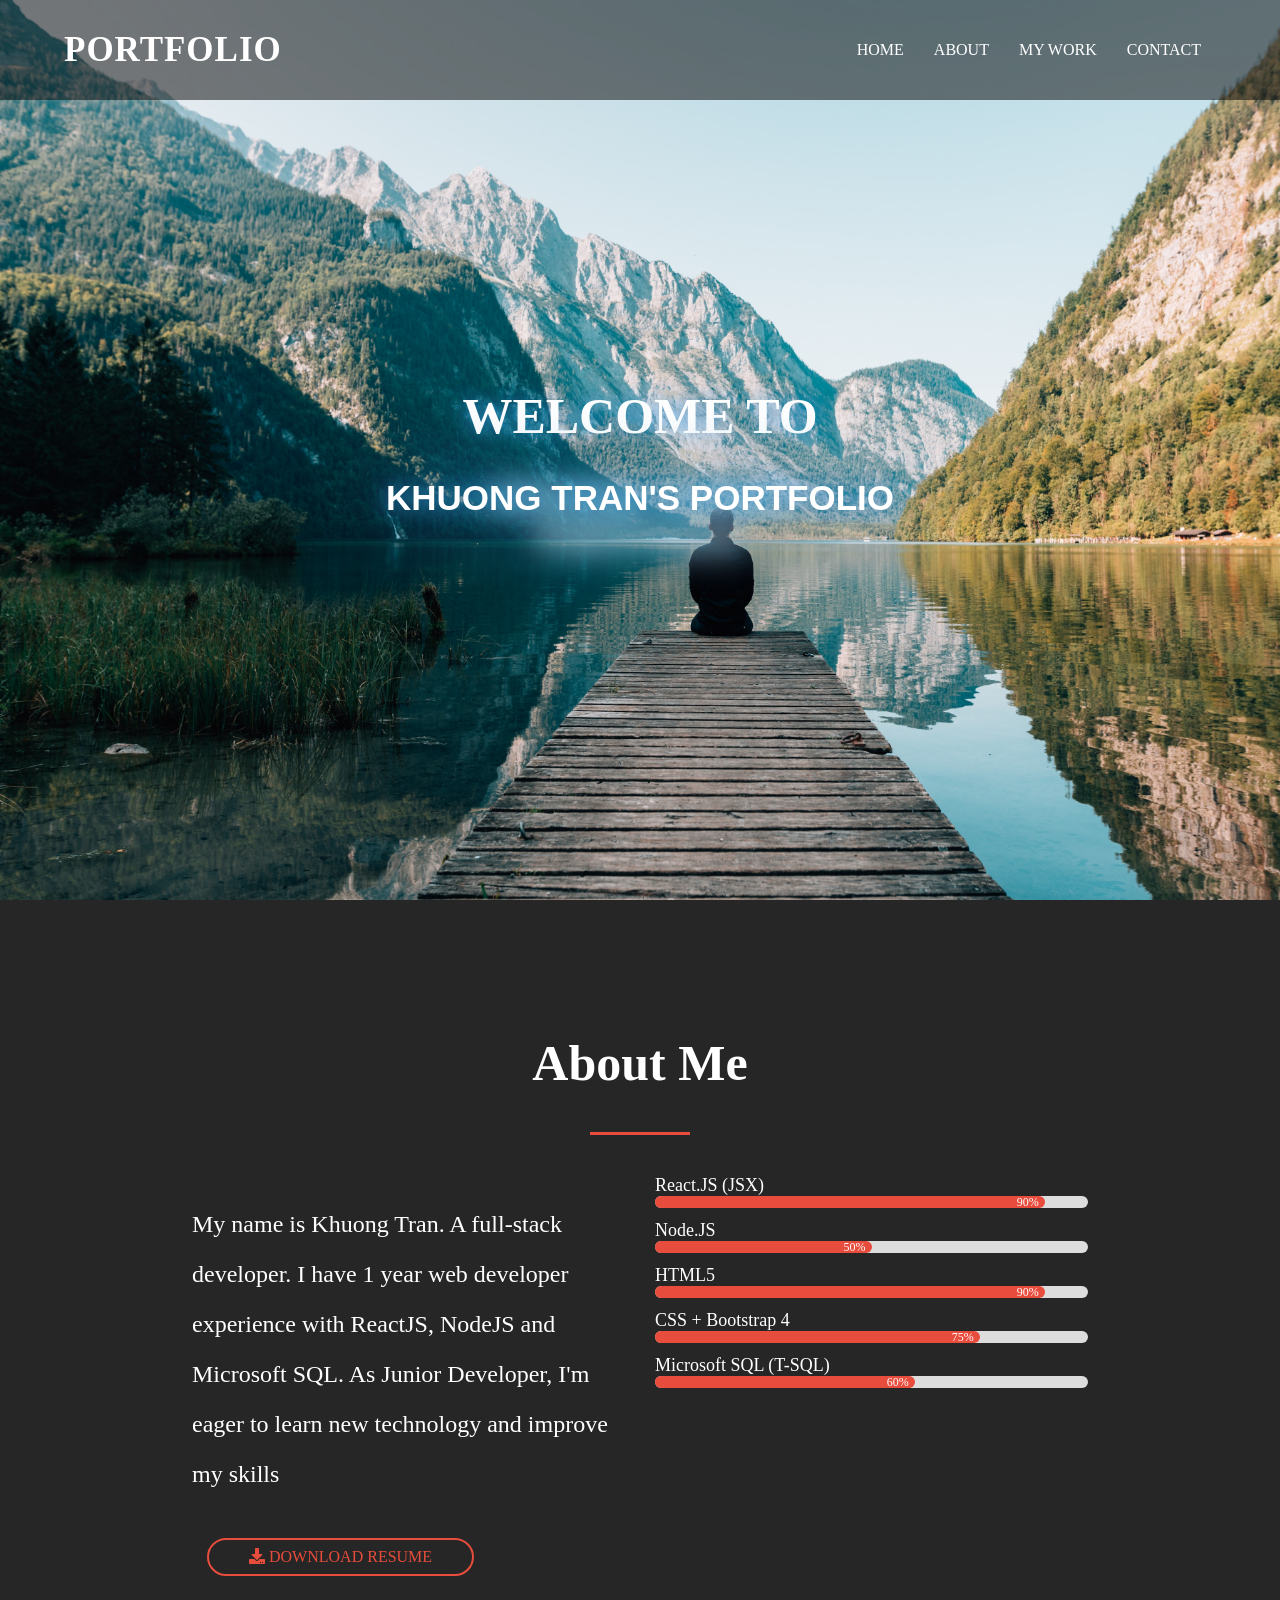
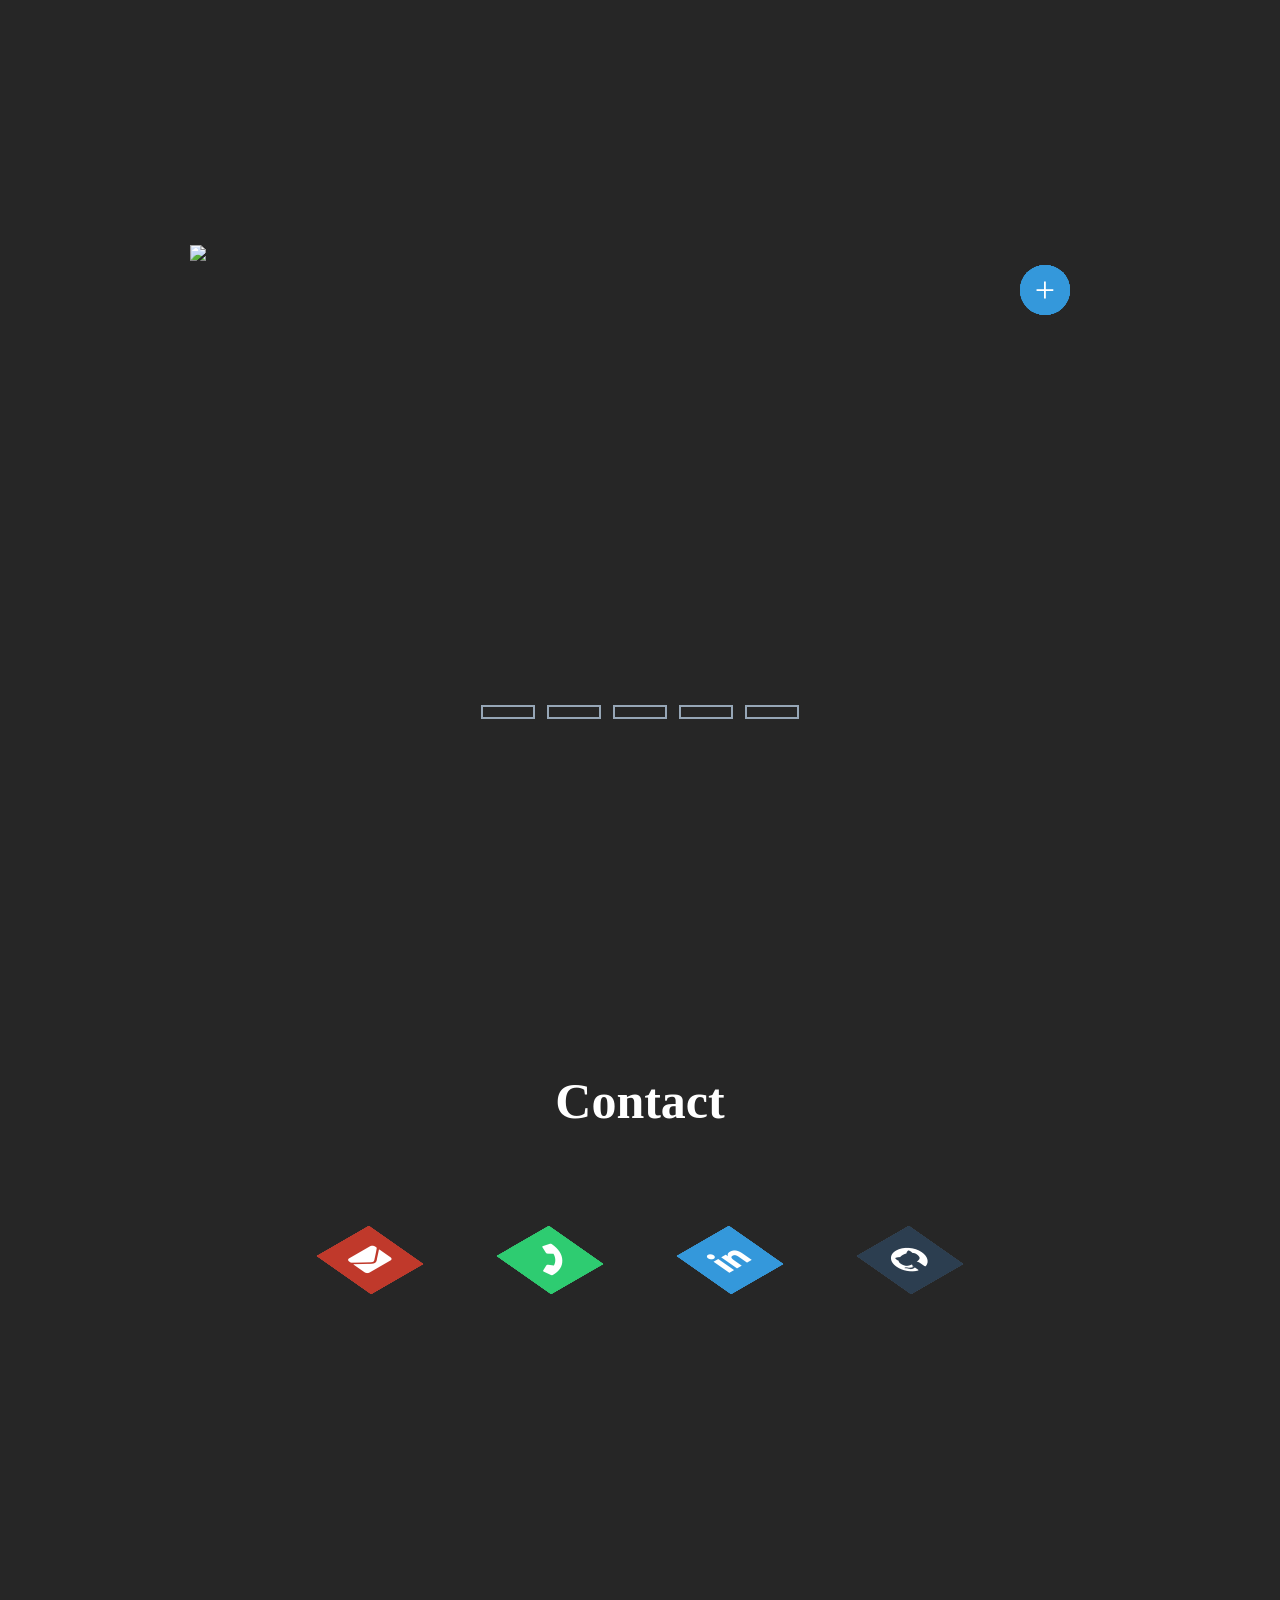
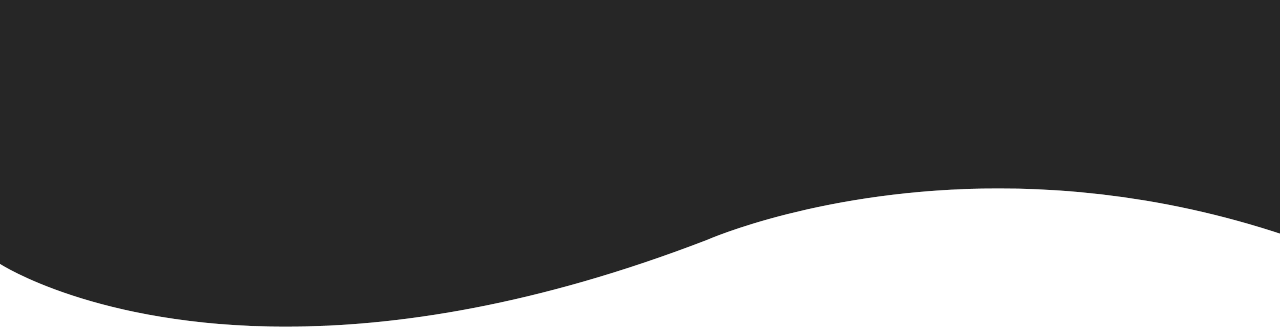
==== index.html @ 81754ae7 "update responsive" ====
<!DOCTYPE html>
<html lang="en">
  <head>
    <meta charset="UTF-8" />
    <meta name="viewport" content="width=device-width, initial-scale=1.0" />
    <meta http-equiv="X-UA-Compatible" content="ie=edge" />
    <link rel="stylesheet" href="style.css" />
    <link rel="stylesheet" href="navbar.css" />
    <link rel="stylesheet" href="home.css" />
    <link rel="stylesheet" href="about.css" />
    <link rel="stylesheet" href="my-work.css" />
    <link rel="stylesheet" href="contact.css" />
    <link
      rel="stylesheet"
      href="https://use.fontawesome.com/releases/v5.7.2/css/all.css"
    />
    <title>Khuong Portfolio</title>
  </head>

  <body>
    <div class="header">
      <h2 class="logo" id="logo">Portfolio</h2>
      <ul class="menu">
        <li>
          <a href="#home" class="nav-link">Home</a>
        </li>
        <li>
          <a href="#about" class="nav-link">About</a>
        </li>
        <li>
          <a href="#my-work" class="nav-link">My Work</a>
        </li>
        <li>
          <a href="#contact" class="nav-link">Contact</a>
        </li>
      </ul>
    </div>
    <div class="home-area" id="home">
      <div class="middle">
        <h1>Welcome to</h1>
        <h2 data-text="Khuong Tran's Portfolio">Khuong Tran's Portfolio</h2>
      </div>
    </div>
    <div class="about-area" id="about">
      <div class="text-part">
        <h1>About Me</h1>
        <div class="border"></div>
        <div class="about-info">
          <div class="about">
            <p>
              My name is Khuong Tran. A full-stack developer. I have 1 year web
              developer experience with ReactJS, NodeJS and Microsoft SQL. As
              Junior Developer, I'm eager to learn new technology and improve my
              skills
            </p>
            <a href="Resume Khuong Tran.docx" download>
              <i class="fa fa-download"></i> Download Resume</a
            >
          </div>
        <div class="skills">
          <div class="skill">
            <div class="title">React.JS (JSX)</div>
            <div class="progress">
              <div class="progress-bar p1">
                <span>90%</span>
              </div>
            </div>
          </div>
          <div class="skill">
            <div class="title">Node.JS</div>
            <div class="progress">
              <div class="progress-bar p2">
                <span>50%</span>
              </div>
            </div>
          </div>
          <div class="skill">
            <div class="title">HTML5</div>
            <div class="progress">
              <div class="progress-bar p3">
                <span>90%</span>
              </div>
            </div>
          </div>
          <div class="skill">
            <div class="title">CSS + Bootstrap 4</div>
            <div class="progress">
              <div class="progress-bar p4">
                <span>75%</span>
              </div>
            </div>
          </div>
          <div class="skill">
            <div class="title">Microsoft SQL (T-SQL)</div>
            <div class="progress">
              <div class="progress-bar p5">
                <span>60%</span>
              </div>
            </div>
          </div>
        </div>
      </div>
    </div>
    <div class="my-work-area" id="my-work">
      <div class="text-part">
        <div class="slidershow my-work-middle">
          <div class="slides">
            <input type="radio" name="r" id="r1" checked />
            <input type="radio" name="r" id="r2" />
            <input type="radio" name="r" id="r3" />
            <input type="radio" name="r" id="r4" />
            <input type="radio" name="r" id="r5" />
            <div class="slide s1">
              <input type="checkbox" name="" />
              <div class="toggle">+</div>
              <div class="imgBx">
                <img src="gif0.gif" alt=" " />
              </div>
            </div>
            <div class="slide">
              <input type="checkbox" name="" />
              <div class="toggle">+</div>
              <div class="imgBx">
                <img src="gif1.gif" alt=" " />
              </div>
            </div>
            <div class="slide">
              <input type="checkbox" name="" />
              <div class="toggle">+</div>
              <div class="imgBx">
                <img src="gif2.gif" alt=" " />
              </div>
            </div>
            <div class="slide">
              <input type="checkbox" name="" />
              <div class="toggle">+</div>
              <div class="imgBx">
                <img src="gif3.gif" alt=" " />
              </div>
            </div>
            <div class="slide">
              <input type="checkbox" name="" />
              <div class="toggle">+</div>
              <div class="imgBx">
                <img src="gif4.gif" alt=" " />
              </div>
              <div class="detail">
                <h2>Grolo (Beta)</h2>
                <p>
                  Grolo is a multi-tenant software-as-a-service white label
                  platform for marketing agencies. Agencies subscribe to Grolo
                  and use it to provide a branded application for small and
                  medium local businesses to implement social media marketing
                  campaigns and customer loyalty programs. The agency, in turn,
                  may configure subscription levels for their business clients
                  from freemium minimal support to more full-service support
                  where agency representatives actively manage campaigns and
                  loyalty programs. Personally designed and implemented the
                  subsystem which allow businesses to create social media posts,
                  including database design and stored procedures, implementing
                  mid-tier Web API endpoints and services in C#, and the user
                  interface using custom react components. Also implemented
                  business rewards which allow businesses to print out all
                  information of the business and reward type with QR code that
                  allow customer to scan and register to become regular
                  customer.
                </p>
              </div>
            </div>
          </div>
          <div class="navigation ">
            <label for="r1" class="bar"></label>
            <label for="r2" class="bar"></label>
            <label for="r3" class="bar"></label>
            <label for="r4" class="bar"></label>
            <label for="r5" class="bar"></label>
          </div>
        </div>
      </div>
    </div>
    <div class="contact-area" id="contact">
      <section>
        <div class="contact-text-part">
          <h1 class="contact-logo">Contact</h1>
          <div class="contact-icon">
            <ul class="icon">
              <li>
                <a href="mailto:tranvinhkhuong@gmail.com ">
                  <span></span>
                  <span></span>
                  <span></span>
                  <span></span>
                  <span class="fas fa-envelope"></span>
                </a>
              </li>
              <li>
                <a href="tel:4243974132 ">
                  <span></span>
                  <span></span>
                  <span></span>
                  <span></span>
                  <span class="fas fa-phone"></span>
                </a>
              </li>
              <li>
                <a href="www.linkedin.com/in/khuong-tran-2a6326176 ">
                  <span></span>
                  <span></span>
                  <span></span>
                  <span></span>
                  <span class="fab fa-linkedin-in "></span>
                </a>
              </li>
              <li>
                <a href="https://github.com/khuongtran19 ">
                  <span></span>
                  <span></span>
                  <span></span>
                  <span></span>
                  <span class="fab fa-github"></span>
                </a>
              </li>
            </ul>
          </div>
        </div>
        <div class="wave "></div>
      </section>
    </div>
  </body>
</html>
---- style.css ----
body{
    margin: 0;
    padding: 0;
}
.text-part{
    width: 70%;
    height: 100%;
}
.about-area, .contact-area{
    background: #262626;
    color: #fff;
}
html{
    scroll-behavior: smooth;
}
---- navbar.css ----
.header {
  position: fixed;
  display: flex;
  align-items: center;
  background-color: rgb(0, 0, 0, 0.5);
  width: 100%;
  height: 100px;
  z-index: 1;
  color: #fff;
}
.menu {
  display: flex;
  justify-content: right;
  list-style: none;
  margin-right: 5%;
}
.logo {
  flex: 1 1 auto;
  margin-left: 5%;
  text-transform: uppercase;
  letter-spacing: 1px;
  font-weight: bold;
  font-size: 35px;
  color: #fff;
}
a:hover {
  color: #1abc9c;
}
a {
  margin: 15px;
  color: #fff;
  text-decoration: none;
  text-transform: uppercase;
  transition: 0.4s;
}
@media only screen and (max-width: 900px) {
  .logo {
    display: none;
  }
  .menu {
    margin: auto;
  }
  .header {
    height: 70px;
  }
}
---- home.css ----
.home-area {
  position: relative;
  background-image: url(wallpaper1.jpg);
  width: 100%;
  height: 100vh;
  background-repeat: no-repeat;
  -webkit-background-size: cover;
  background-size: cover;
}
h1 {
  font-size: 50px;
  font-family: Audiowide;
}
.home-area {
  font-family: "montserrat", sans-serif;
}
.middle {
  position: absolute;
  top: 50%;
  left: 50%;
  transform: translate(-50%, -50%);
}
.middle h1 {
  font-size: 100px;
  text-transform: uppercase;
  font-weight: 900;
  color: #172f4a4e;
  background-image: url(water.png);
  -webkit-background-clip: text;
  animation: water 15s infinite;
  text-shadow: 0 0 20px #3498db;
}
.middle h2 {
  font-size: 50px;
  text-transform: uppercase;
  font-weight: 400px;
  text-align: center;
  transform: translate(0%, 0%);
  color: #fff;
  text-shadow: 0 0 20px #3498db;
}
.middle h2:after {
  content: attr(data-text);
  position: absolute;
  top: 0;
  left: 0;
  padding: 0 20px;
  z-index: -1;
  color: 3498db;
  filter: blur(15px);
}
.middle h2::before {
  content: "";
  position: absolute;
  top: 0;
  left: 0;
  width: 100%;
  height: 100%;
  background: #2980b9;
  z-index: -2;
  opacity: 0.5;
  filter: blur(40px);
}
@keyframes water {
  from {
    background-position: left 0 top 0;
  }
  to {
    background-position: left 1000px top 0;
  }
}
@media only screen and (max-width: 1439px) {
  .middle h1 {
    font-size: 50px;
    text-align: center;
    animation: none;
    color: white;
  }
  .middle h2 {
    font-size: 35px;
  }
}
---- about.css ----
.about-area {
  position: relative;
  display: flex;
  justify-content: space-around;
  align-items: center;
  flex-wrap: wrap;
  flex-direction: row;
  width: 100%;
  padding-top: 100px;
}
p {
  font-size: 24px;
  line-height: 50px;
}
.about-area .text-part {
  max-width: 1000px;
  overflow: hidden;
  padding: 0 20px;
  margin: auto;
}
.about-area h1 {
  text-align: center;
}
.border {
  width: 100px;
  height: 3px;
  background: #e74c3c;
  margin: 40px auto;
}
.about-info {
  display: grid;
  grid-template-columns: repeat(auto-fit, minmax(350px, 1fr));
  grid-gap: 30px;
}
.about a {
  display: inline-block;
  color: #e74c3c;
  text-decoration: none;
  border: 2px solid #e74c3c;
  border-radius: 24px;
  padding: 8px 40px;
  transition: 0.4s linear;
}
.title {
  font-size: 18px;
}
.about a:hover {
  color: #fff;
  background: #e74c3c;
}
.skill {
  margin-bottom: 12px;
}
.progress {
  width: 100%;
  height: 12px;
  background: #ddd;
  border-radius: 12px;
}
.progress-bar {
  height: 12px;
  background: #e74c3c;
  border-radius: 12px;
}
.p1 {
  width: 90%;
  animation: react 2s;
}
.p2 {
  width: 50%;
  animation: node 2s;
}
.p3 {
  width: 90%;
  animation: html 2s;
}
.p4 {
  width: 75%;
  animation: css 2s;
}
.p5 {
  width: 60%;
  animation: sql 2s;
}
@keyframes react {
  0% {
    width: 0%;
  }
  100% {
    width: 90%;
  }
}
@keyframes sql {
  0% {
    width: 0%;
  }
  100% {
    width: 60%;
  }
}
@keyframes node {
  0% {
    width: 0%;
  }
  100% {
    width: 50%;
  }
}
@keyframes html {
  0% {
    width: 0%;
  }
  100% {
    width: 90%;
  }
}
@keyframes css {
  0% {
    width: 0%;
  }
  100% {
    width: 75%;
  }
}
.progress-bar span {
  float: right;
  margin-right: 6px;
  line-height: 13px;
  color: #fff;
  font-size: 12px;
}
@media only screen and (max-width: 900px) {
  .about-area h1 {
    font-size: 40px;
    line-height: 1;
  }
  .border {
    margin: 2px auto;
  }
  .about-area p {
    font-size: 25px;
    line-height: 1.3;
  }
}
@media only screen and (max-width: 700px) {
  .about-area h1 {
    font-size: 40px;
    line-height: 1;
  }
  .border {
    margin: 2px auto;
  }
  .about-area p {
    font-size: 20px;
    line-height: 1.3;
  }
}
---- my-work.css ----
.my-work-area {
  position: relative;
  display: flex;
  justify-content: space-around;
  align-items: center;
  flex-wrap: wrap;
  flex-direction: row;
  width: 100%;
  height: 100vh;
  padding-top: 70px;
}
.slidershow {
  width: 1250px;
  height: 600px;
  overflow: hidden;
}
.my-work-middle {
  position: absolute;
  top: 52%;
  left: 50%;
  transform: translate(-50%, -50%);
}
.navigation {
  position: absolute;
  bottom: 20px;
  left: 50%;
  transform: translateX(-50%);
  display: flex;
  z-index: 2;
}
.bar {
  width: 50px;
  height: 10px;
  border: 2px solid #96a6b6;
  margin: 6px;
  cursor: pointer;
  transition: 0.4s;
}
.bar:hover {
  background: #34495e;
}
input[name="r"] {
  position: absolute;
  visibility: hidden;
}
.slides {
  width: 500%;
  height: 100%;
  display: flex;
}
.slide {
  width: 20%;
  transition: 0.6s;
}
.slide img {
  width: 100%;
  height: 100%;
}
#r1:checked ~ .s1 {
  margin-left: 0;
}
#r2:checked ~ .s1 {
  margin-left: -20%;
}
#r3:checked ~ .s1 {
  margin-left: -40%;
}
#r4:checked ~ .s1 {
  margin-left: -60%;
}
#r5:checked ~ .s1 {
  margin-left: -80%;
}
input,
.toggle {
  position: absolute;
  width: 50px;
  height: 50px;
  top: 20px;
  right: 20px;
  outline: none;
  z-index: 1;
}
input {
  opacity: 0;
}
.toggle {
  pointer-events: none;
  border-radius: 50%;
  background: #3498db;
  transition: 0.5s;
  text-align: center;
  line-height: 50px;
  font-size: 36px;
  box-shadow: 0 0 0 0px rgba(0, 0, 0, 0.4);
}
input:checked ~ .toggle {
  box-shadow: 0 0 0 2000px rgba(0, 0, 0, 0.7);
  transform: rotate(225deg);
}
.imgBx,
.detail {
  top: 0;
  left: 0;
  width: 100%;
  height: 100%;
}
.detail {
  position: absolute;
  padding: 20px;
  box-sizing: border-box;
  z-index: 2;
  pointer-events: none;
  transition: 0.5s;
  opacity: 0;
}
input:checked ~ .detail {
  opacity: 1;
  transition-delay: 0.5s;
}
.detail h2 {
  font-size: 30px;
  margin-bottom: 10px;
  color: #fff;
}
.detail p {
  margin: 0 10px 0 10px;
  color: #fff;
}
@media only screen and (max-width: 1300px) {
  .slidershow {
    width: 900px;
    height: 500px;
    overflow: hidden;
  }
  .detail h2 {
    font-size: 20px;
  }
  .detail p {
    font-size: 18px;
    line-height: 1.8;
  }
}
@media only screen and (max-width: 900px) {
  .slidershow {
    width: 700px;
    height: 400px;
    overflow: hidden;
  }
  .detail h2 {
    font-size: 18px;
  }
  .detail p {
    font-size: 17px;
    line-height: 1.3;
  }
}
@media only screen and (max-width: 700px) {
  .slidershow {
    width: 550px;
    height: 300px;
    overflow: hidden;
  }
  .detail h2 {
    font-size: 15px;
  }
  .detail p {
    font-size: 14px;
    line-height: 1;
  }
}
---- contact.css ----
.contact-area {
  position: relative;
  display: flex;
  justify-content: space-around;
  align-items: center;
  flex-wrap: wrap;
  flex-direction: row;
  width: 100%;
  height: 100vh;
  padding-top: 70px;
}
section {
  position: relative;
  width: 100%;
  height: 100vh;
}
section .text-part {
  height: 100px;
}
section .wave {
  position: absolute;
  width: 100%;
  height: 143px;
  bottom: 0;
  left: 0;
  background: url(wave.png);
  animation: animate 10s linear infinite;
}
section .wave::before {
  content: "";
  width: 100%;
  height: 143px;
  background: url(wave.png);
  position: absolute;
  top: 0;
  left: 0;
  opacity: 0.4;
  animation: animate-reverse 10s linear infinite;
}
section .wave::after {
  content: "";
  width: 100%;
  height: 143px;
  background: url(wave.png);
  position: absolute;
  top: 0;
  left: 0;
  opacity: 0.4;
  animation-delay: -5s;
  animation: animate 20s linear infinite;
}
@keyframes animate {
  0% {
    background-position: 0;
  }
  100% {
    background-position: 1360px;
  }
}
@keyframes animate-reverse {
  0% {
    background-position: 1360px;
  }
  100% {
    background-position: 0px;
  }
}
.contact-logo {
  text-align: center;
}
.contact-icon {
  margin: 100px;
  padding: 0;
  display: flex;
  align-items: center;
  justify-content: center;
}
.icon {
  position: relative;
  margin: 0;
  padding: 0;
  display: flex;
}
.icon li {
  position: relative;
  list-style: none;
  width: 60px;
  height: 60px;
  margin: 0 60px;
  transform: rotate(-30deg) skew(25deg);
  background: #ccc;
}
.icon li span {
  position: absolute;
  top: 0;
  left: 0;
  width: 100%;
  height: 100%;
  transition: 0.5s;
  background: #3498db;
  display: flex !important;
  align-items: center;
  justify-content: center;
  color: #fff;
  font-size: 30px !important;
}
.icon li:hover span:nth-child(5) {
  transform: translate(40px, -40px);
  opacity: 1;
}
.icon li:hover span:nth-child(4) {
  transform: translate(30px, -30px);
  opacity: 0.8;
}
.icon li:hover span:nth-child(3) {
  transform: translate(20px, -20px);
  opacity: 0.6;
}
.icon li:hover span:nth-child(2) {
  transform: translate(10px, -10px);
  opacity: 0.4;
}
.icon li:hover span:nth-child(1) {
  transform: translate(0px, 0px);
  opacity: 0.2;
}
.icon li:nth-child(1) span {
  background: #c0392b;
}
.icon li:nth-child(2) span {
  background: #2ecc71;
}
.icon li:nth-child(3) span {
  background: #3498db;
}
.icon li:nth-child(4) span {
  background: #2c3e50;
}
@media only screen and (max-width: 900px) {
  .icon li {
    margin: 0 40px;
    width: 50px;
    height: 50px;
  }
}
@media only screen and (max-width: 500px) {
  .icon li {
    margin: 0 20px;
    width: 50px;
    height: 50px;
    transform: rotate(0) skew(0);
  }
  .icon li span {
    border-radius: 5px;
  }
  .icon li:hover span:nth-child(5) {
    transform: translate(0px, 0px);
    border-radius: 5px;
  }
  .icon li:hover span:nth-child(4) {
    transform: translate(0px, 0px);
    border-radius: 5px;
  }
  .icon li:hover span:nth-child(3) {
    transform: translate(0px, 0px);
    border-radius: 5px;
  }
  .icon li:hover span:nth-child(2) {
    transform: translate(0px, 0px);
    border-radius: 5px;
  }
  .icon li:hover span:nth-child(1) {
    transform: translate(0px, 0px);
    border-radius: 5px;
  }
}
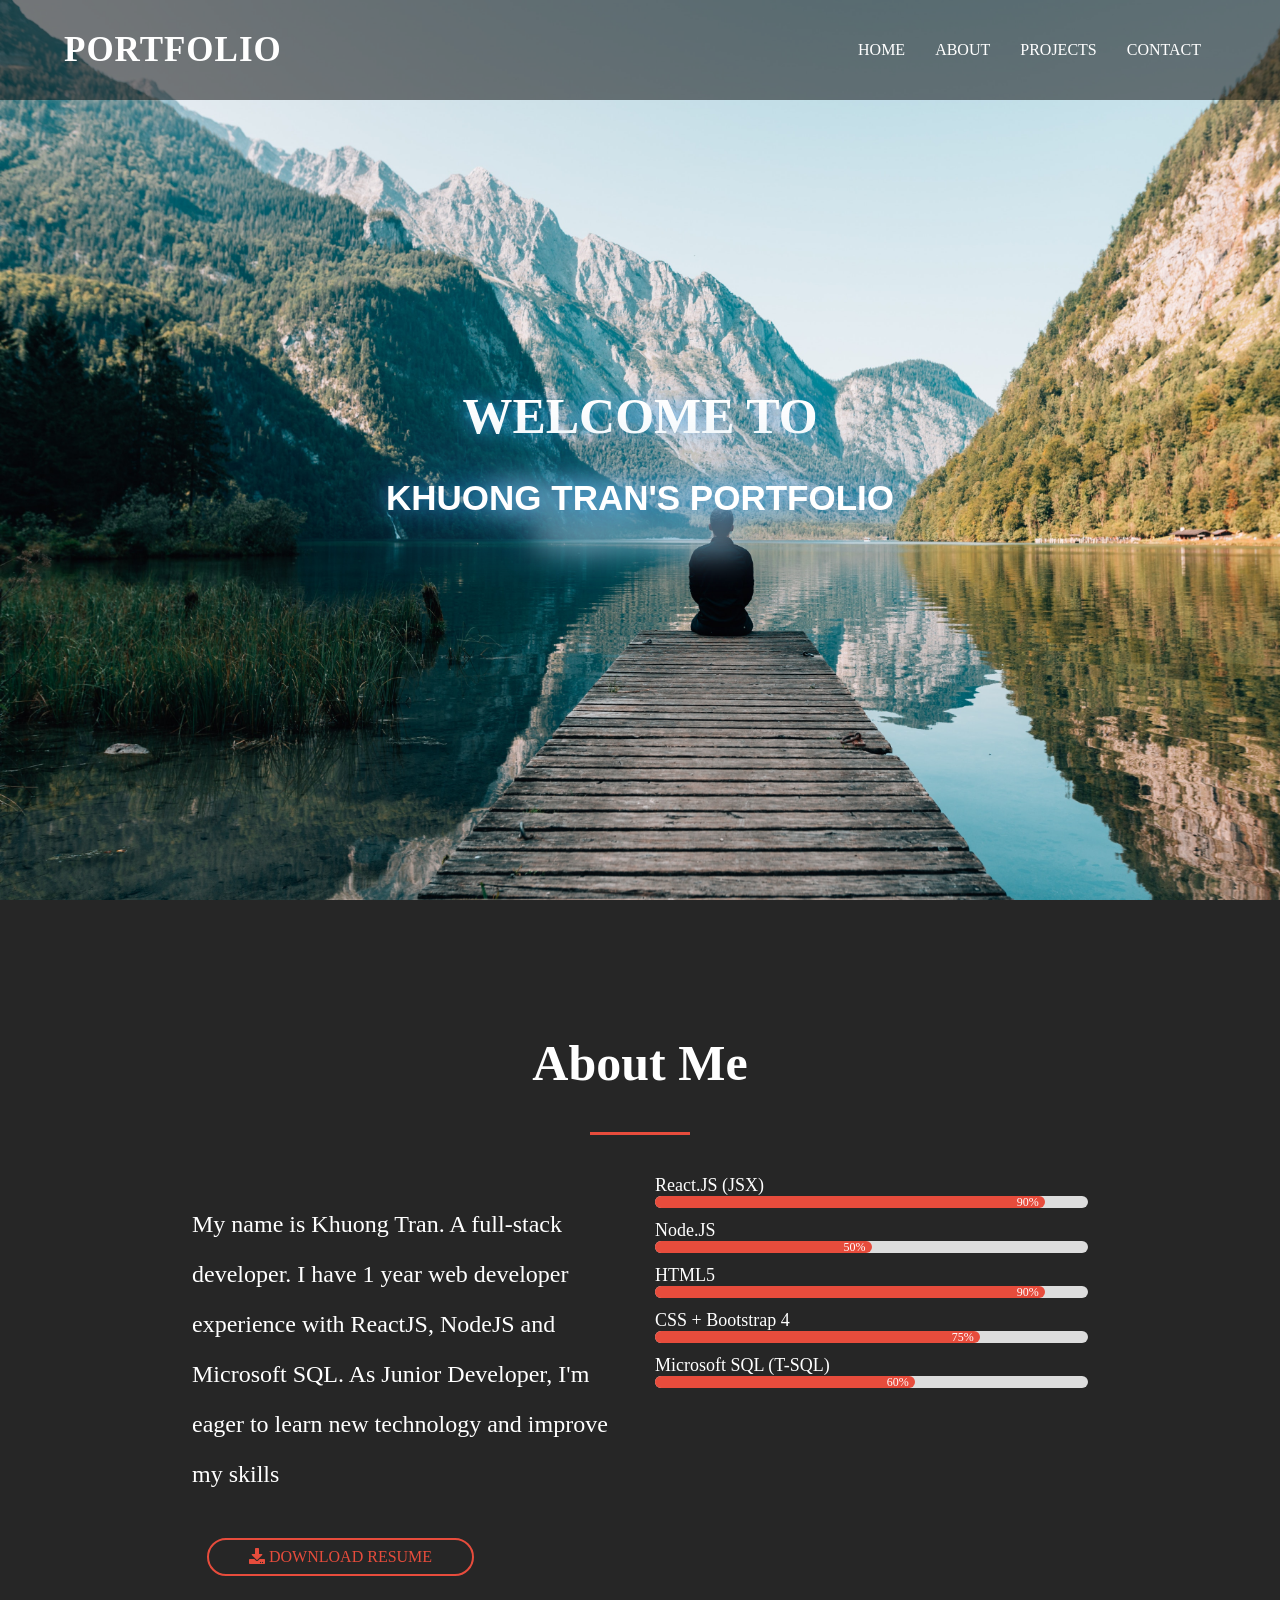
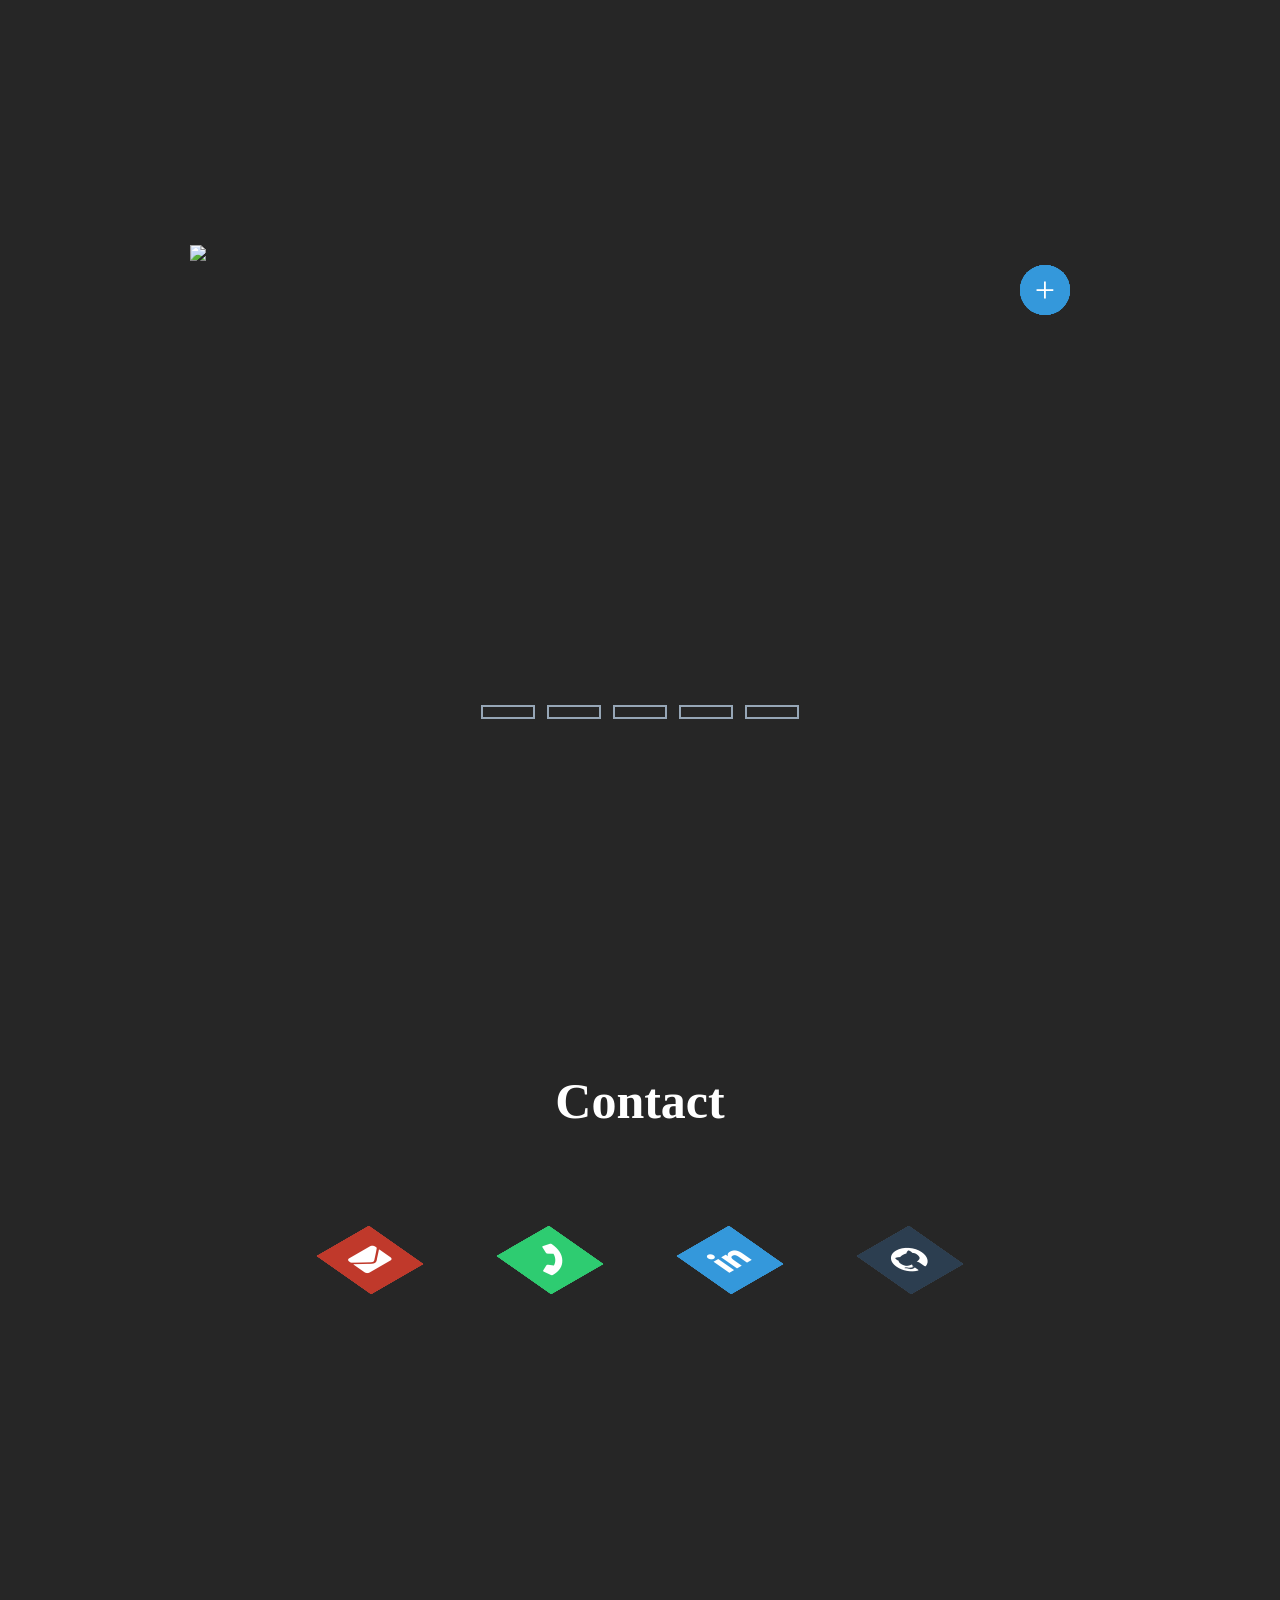
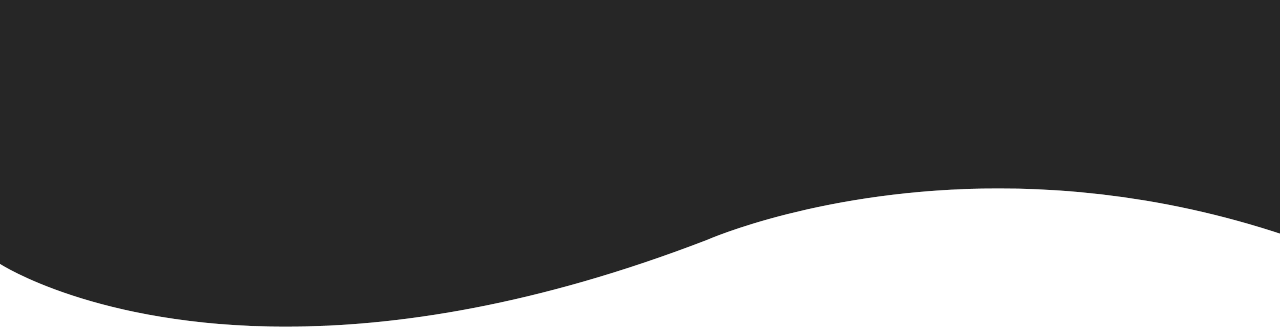
==== commit 57c34e8a: "update responsive" ====
--- a/index.html
+++ b/index.html
@@ -28,7 +28,7 @@
           <a href="#about" class="nav-link">About</a>
         </li>
         <li>
-          <a href="#my-work" class="nav-link">My Work</a>
+          <a href="#my-work" class="nav-link">Projects</a>
         </li>
         <li>
           <a href="#contact" class="nav-link">Contact</a>
@@ -168,7 +168,7 @@
               </div>
             </div>
           </div>
-          <div class="navigation ">
+          <div class="navigation">
             <label for="r1" class="bar"></label>
             <label for="r2" class="bar"></label>
             <label for="r3" class="bar"></label>
--- a/navbar.css
+++ b/navbar.css
@@ -38,9 +38,14 @@
     display: none;
   }
   .menu {
-    margin: auto;
+    margin: 1%;
+    padding: 1%;
   }
   .header {
     height: 70px;
+    justify-content: center;
+  }
+  a {
+    margin: 5px;
   }
 }
--- a/about.css
+++ b/about.css
@@ -29,7 +29,7 @@
 }
 .about-info {
   display: grid;
-  grid-template-columns: repeat(auto-fit, minmax(350px, 1fr));
+  grid-template-columns: repeat(auto-fit, minmax(200px, 1fr));
   grid-gap: 30px;
 }
 .about a {
@@ -155,3 +155,16 @@
     line-height: 1.3;
   }
 }
+@media only screen and (max-width: 700px) {
+  .about-area h1 {
+    font-size: 40px;
+    line-height: 1;
+  }
+  .border {
+    margin: 2px auto;
+  }
+  .about-area p {
+    font-size: 20px;
+    line-height: 1.3;
+  }
+}
--- a/my-work.css
+++ b/my-work.css
@@ -169,3 +169,21 @@
     line-height: 1;
   }
 }
+@media only screen and (max-width: 500px) {
+  .slidershow {
+    width: 300px;
+    height: 150px;
+    overflow: hidden;
+  }
+  .detail h2 {
+    font-size: 15px;
+  }
+  .detail p {
+    font-size: 14px;
+    line-height: 1;
+  }
+  .bar {
+    width: 20px;
+    height: 5px;
+  }
+}
--- a/contact.css
+++ b/contact.css
@@ -144,33 +144,28 @@
   }
 }
 @media only screen and (max-width: 500px) {
+  .icon {
+    margin: 0;
+  }
   .icon li {
-    margin: 0 20px;
+    margin: 0 15px;
     width: 50px;
     height: 50px;
     transform: rotate(0) skew(0);
   }
-  .icon li span {
-    border-radius: 5px;
-  }
   .icon li:hover span:nth-child(5) {
     transform: translate(0px, 0px);
-    border-radius: 5px;
   }
   .icon li:hover span:nth-child(4) {
     transform: translate(0px, 0px);
-    border-radius: 5px;
   }
   .icon li:hover span:nth-child(3) {
     transform: translate(0px, 0px);
-    border-radius: 5px;
   }
   .icon li:hover span:nth-child(2) {
     transform: translate(0px, 0px);
-    border-radius: 5px;
   }
   .icon li:hover span:nth-child(1) {
     transform: translate(0px, 0px);
-    border-radius: 5px;
   }
 }
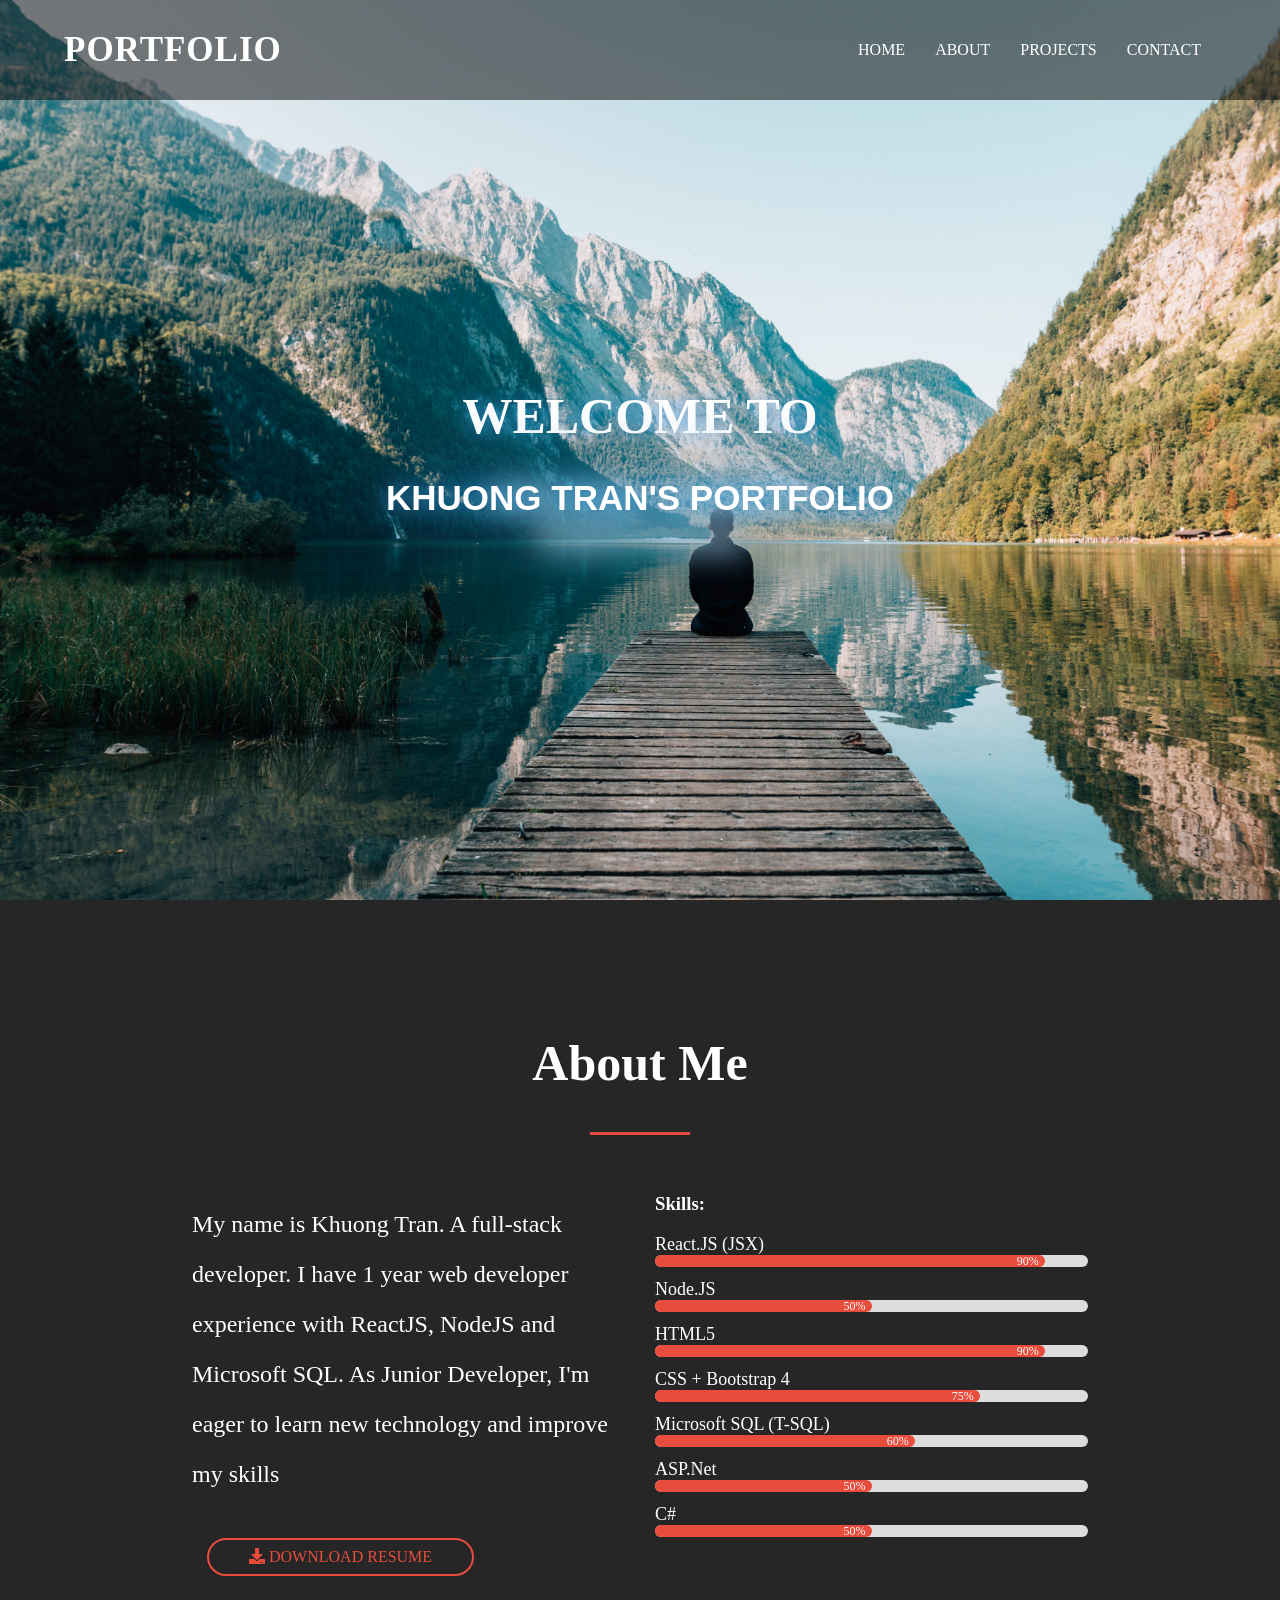
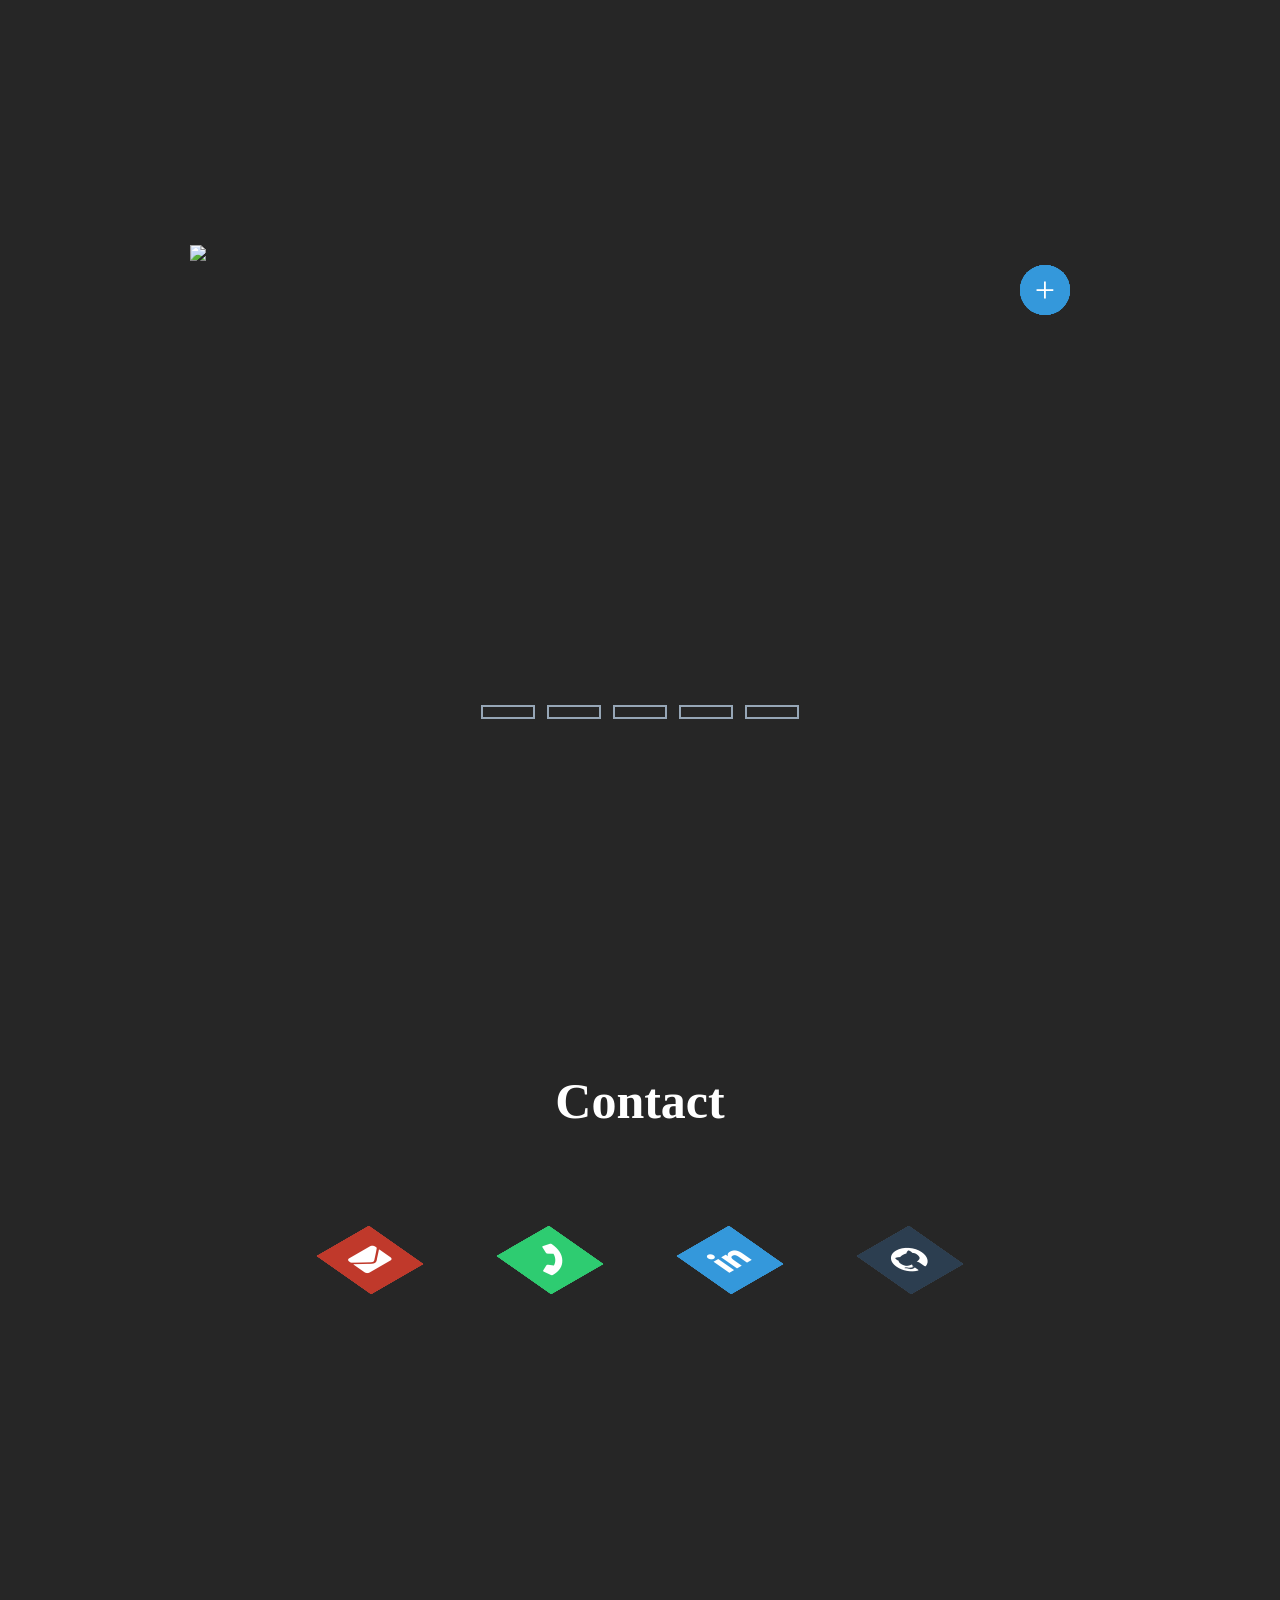
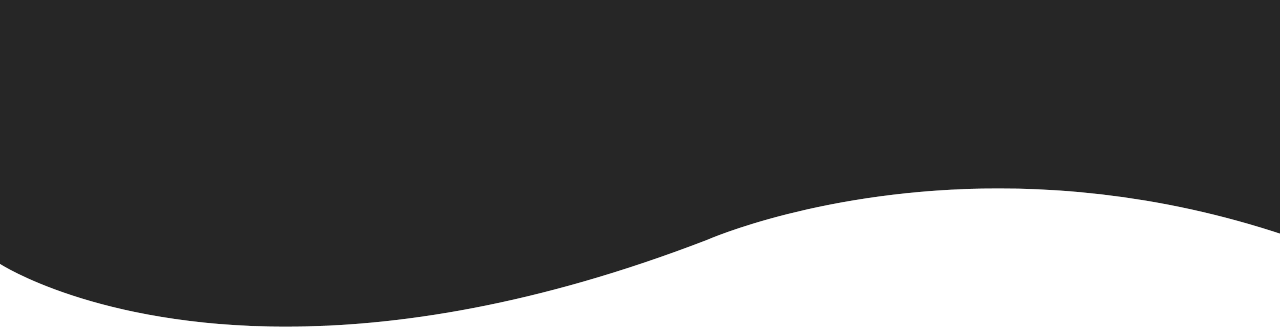
==== commit e5f8a51f: "update responsive" ====
--- a/index.html
+++ b/index.html
@@ -58,6 +58,7 @@
             >
           </div>
         <div class="skills">
+          <h3>Skills:</h3>
           <div class="skill">
             <div class="title">React.JS (JSX)</div>
             <div class="progress">
@@ -98,55 +99,72 @@
               </div>
             </div>
           </div>
+          <div class="skill">
+            <div class="title">ASP.Net</div>
+              <div class="progress">
+                <div class="progress-bar p6">
+                  <span>50%</span>
+                </div>
+              </div>
+            </div>
+            <div class="skill">
+                <div class="title">C#</div>
+                <div class="progress">
+                  <div class="progress-bar p7">
+                    <span>50%</span>
+                  </div>
+                </div>
+              </div>
         </div>
       </div>
     </div>
     <div class="my-work-area" id="my-work">
       <div class="text-part">
-        <div class="slidershow my-work-middle">
-          <div class="slides">
-            <input type="radio" name="r" id="r1" checked />
-            <input type="radio" name="r" id="r2" />
-            <input type="radio" name="r" id="r3" />
-            <input type="radio" name="r" id="r4" />
-            <input type="radio" name="r" id="r5" />
-            <div class="slide s1">
-              <input type="checkbox" name="" />
+        <div class="laptop-ipad-size">
+          <div class="slidershow my-work-middle">
+            <div class="slides">
+              <input type="radio" name="r" id="r1" checked />
+              <input type="radio" name="r" id="r2" />
+              <input type="radio" name="r" id="r3" />
+              <input type="radio" name="r" id="r4" />
+              <input type="radio" name="r" id="r5" />
+              <div class="slide s1">
+                <input type="checkbox" name="" />
+                <div class="toggle">+</div>
+                <div class="imgBx">
+                  <img src="gif0.gif" alt=" " />
+                </div>
+              </div>
+              <div class="slide">
+                <input type="checkbox" name="" />
               <div class="toggle">+</div>
-              <div class="imgBx">
-                <img src="gif0.gif" alt=" " />
-              </div>
-            </div>
-            <div class="slide">
-              <input type="checkbox" name="" />
-              <div class="toggle">+</div>
-              <div class="imgBx">
-                <img src="gif1.gif" alt=" " />
-              </div>
-            </div>
-            <div class="slide">
-              <input type="checkbox" name="" />
-              <div class="toggle">+</div>
-              <div class="imgBx">
-                <img src="gif2.gif" alt=" " />
-              </div>
-            </div>
-            <div class="slide">
-              <input type="checkbox" name="" />
-              <div class="toggle">+</div>
-              <div class="imgBx">
-                <img src="gif3.gif" alt=" " />
-              </div>
-            </div>
-            <div class="slide">
-              <input type="checkbox" name="" />
-              <div class="toggle">+</div>
-              <div class="imgBx">
-                <img src="gif4.gif" alt=" " />
-              </div>
-              <div class="detail">
-                <h2>Grolo (Beta)</h2>
-                <p>
+                <div class="imgBx">
+                  <img src="gif1.gif" alt=" " />
+                </div>
+              </div>
+              <div class="slide">
+                <input type="checkbox" name="" />
+                <div class="toggle">+</div>
+                <div class="imgBx">
+                  <img src="gif2.gif" alt=" " />
+                </div>
+              </div>
+              <div class="slide">
+                <input type="checkbox" name="" />
+                <div class="toggle">+</div>
+                <div class="imgBx">
+                  <img src="gif3.gif" alt=" " />
+                </div>
+              </div>
+              <div class="slide">
+                <input type="checkbox" name="" />
+                <div class="toggle">+</div>
+                <div class="imgBx">
+                  <img src="gif4.gif" alt=" " />
+                </div>
+                <div class="detail">
+                  <h2>Grolo (Beta)</h2>
+                  <p>
                   Grolo is a multi-tenant software-as-a-service white label
                   platform for marketing agencies. Agencies subscribe to Grolo
                   and use it to provide a branded application for small and
@@ -164,17 +182,40 @@
                   information of the business and reward type with QR code that
                   allow customer to scan and register to become regular
                   customer.
-                </p>
-              </div>
-            </div>
-          </div>
-          <div class="navigation">
-            <label for="r1" class="bar"></label>
-            <label for="r2" class="bar"></label>
-            <label for="r3" class="bar"></label>
-            <label for="r4" class="bar"></label>
-            <label for="r5" class="bar"></label>
-          </div>
+                  </p>
+                </div>
+              </div>
+            </div>
+            <div class="navigation">
+              <label for="r1" class="bar"></label>
+              <label for="r2" class="bar"></label>
+              <label for="r3" class="bar"></label>
+              <label for="r4" class="bar"></label>
+              <label for="r5" class="bar"></label>
+            </div>
+          </div>
+        </div>
+        <div class="phone-size">
+          <div class="imgBx">
+            <p>Grolo Post Entity: show users all posts they made.</p>
+            <img src="gif0.gif" alt=" " class="work-image"/>
+          </div>
+          <div class="imgBx">
+            <p>Grolo Post Tag: show all Posts associated with tag.</p>
+            <img src="gif1.gif" alt=" " class="work-image"/>
+          </div>
+          <div class="imgBx">
+            <p>Grolo Flyer: auto create flyer for business owner base on their bussiness information</p>
+            <img src="gif2.gif" alt=" " class="work-image"/>
+          </div>
+          <div class="imgBx">
+            <p>Grolo Campaigns: show all post associated with campaigns</p>
+            <img src="gif3.gif" alt=" " class="work-image"/>
+          </div>
+          <div class="imgBx">
+            <p>Grolo Post Input: input all information users want and pick what social media users want to post</p>
+            <img src="gif4.gif" alt=" " class="work-image"/>
+         </div>
         </div>
       </div>
     </div>
@@ -185,7 +226,7 @@
           <div class="contact-icon">
             <ul class="icon">
               <li>
-                <a href="mailto:tranvinhkhuong@gmail.com ">
+                <a href="mailto:tranvinhkhuong@gmail.com">
                   <span></span>
                   <span></span>
                   <span></span>
@@ -194,7 +235,7 @@
                 </a>
               </li>
               <li>
-                <a href="tel:4243974132 ">
+                <a href="tel:4243974132">
                   <span></span>
                   <span></span>
                   <span></span>
@@ -203,7 +244,7 @@
                 </a>
               </li>
               <li>
-                <a href="www.linkedin.com/in/khuong-tran-2a6326176 ">
+                <a href="https://www.linkedin.com/in/khuong-tran-2a6326176">
                   <span></span>
                   <span></span>
                   <span></span>
@@ -212,7 +253,7 @@
                 </a>
               </li>
               <li>
-                <a href="https://github.com/khuongtran19 ">
+                <a href="https://github.com/khuongtran19">
                   <span></span>
                   <span></span>
                   <span></span>
--- a/navbar.css
+++ b/navbar.css
@@ -33,7 +33,7 @@
   text-transform: uppercase;
   transition: 0.4s;
 }
-@media only screen and (max-width: 900px) {
+@media only screen and (max-width: 500px) {
   .logo {
     display: none;
   }
--- a/about.css
+++ b/about.css
@@ -82,6 +82,14 @@
   width: 60%;
   animation: sql 2s;
 }
+.p6 {
+  width: 50%;
+  animation: net 2s;
+}
+.p7 {
+  width: 50%;
+  animation: c 2s;
+}
 @keyframes react {
   0% {
     width: 0%;
@@ -120,6 +128,22 @@
   }
   100% {
     width: 75%;
+  }
+}
+@keyframes net {
+  0% {
+    width: 0%;
+  }
+  100% {
+    width: 50%;
+  }
+}
+@keyframes c {
+  0% {
+    width: 0%;
+  }
+  100% {
+    width: 50%;
   }
 }
 .progress-bar span {
--- a/my-work.css
+++ b/my-work.css
@@ -127,6 +127,9 @@
   margin: 0 10px 0 10px;
   color: #fff;
 }
+.phone-size {
+  display: none;
+}
 @media only screen and (max-width: 1300px) {
   .slidershow {
     width: 900px;
@@ -170,20 +173,16 @@
   }
 }
 @media only screen and (max-width: 500px) {
-  .slidershow {
-    width: 300px;
-    height: 150px;
-    overflow: hidden;
+  .phone-size {
+    display: block;
   }
-  .detail h2 {
-    font-size: 15px;
+  .laptop-ipad-size {
+    display: none;
   }
-  .detail p {
-    font-size: 14px;
-    line-height: 1;
+  .work-image {
+    width: 100%;
   }
-  .bar {
-    width: 20px;
-    height: 5px;
+  .my-work-area {
+    height: 1500px;
   }
 }
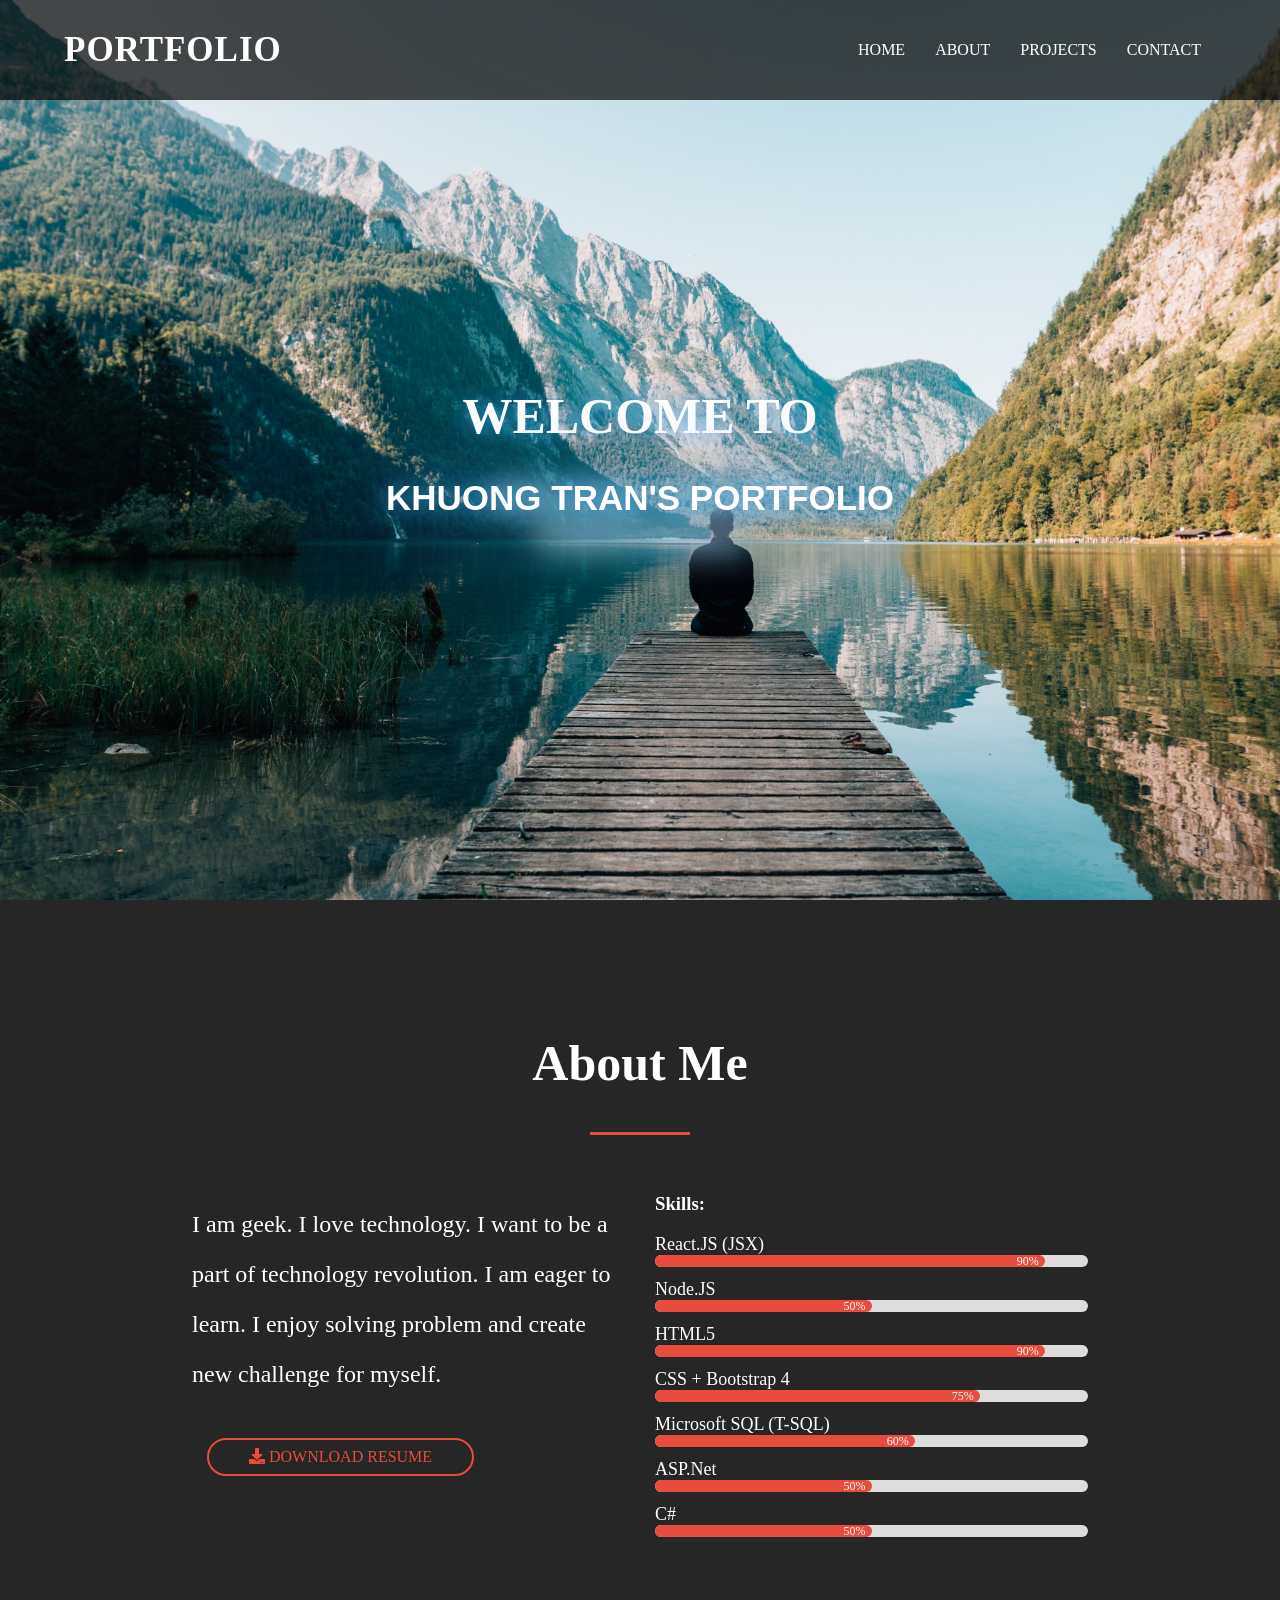
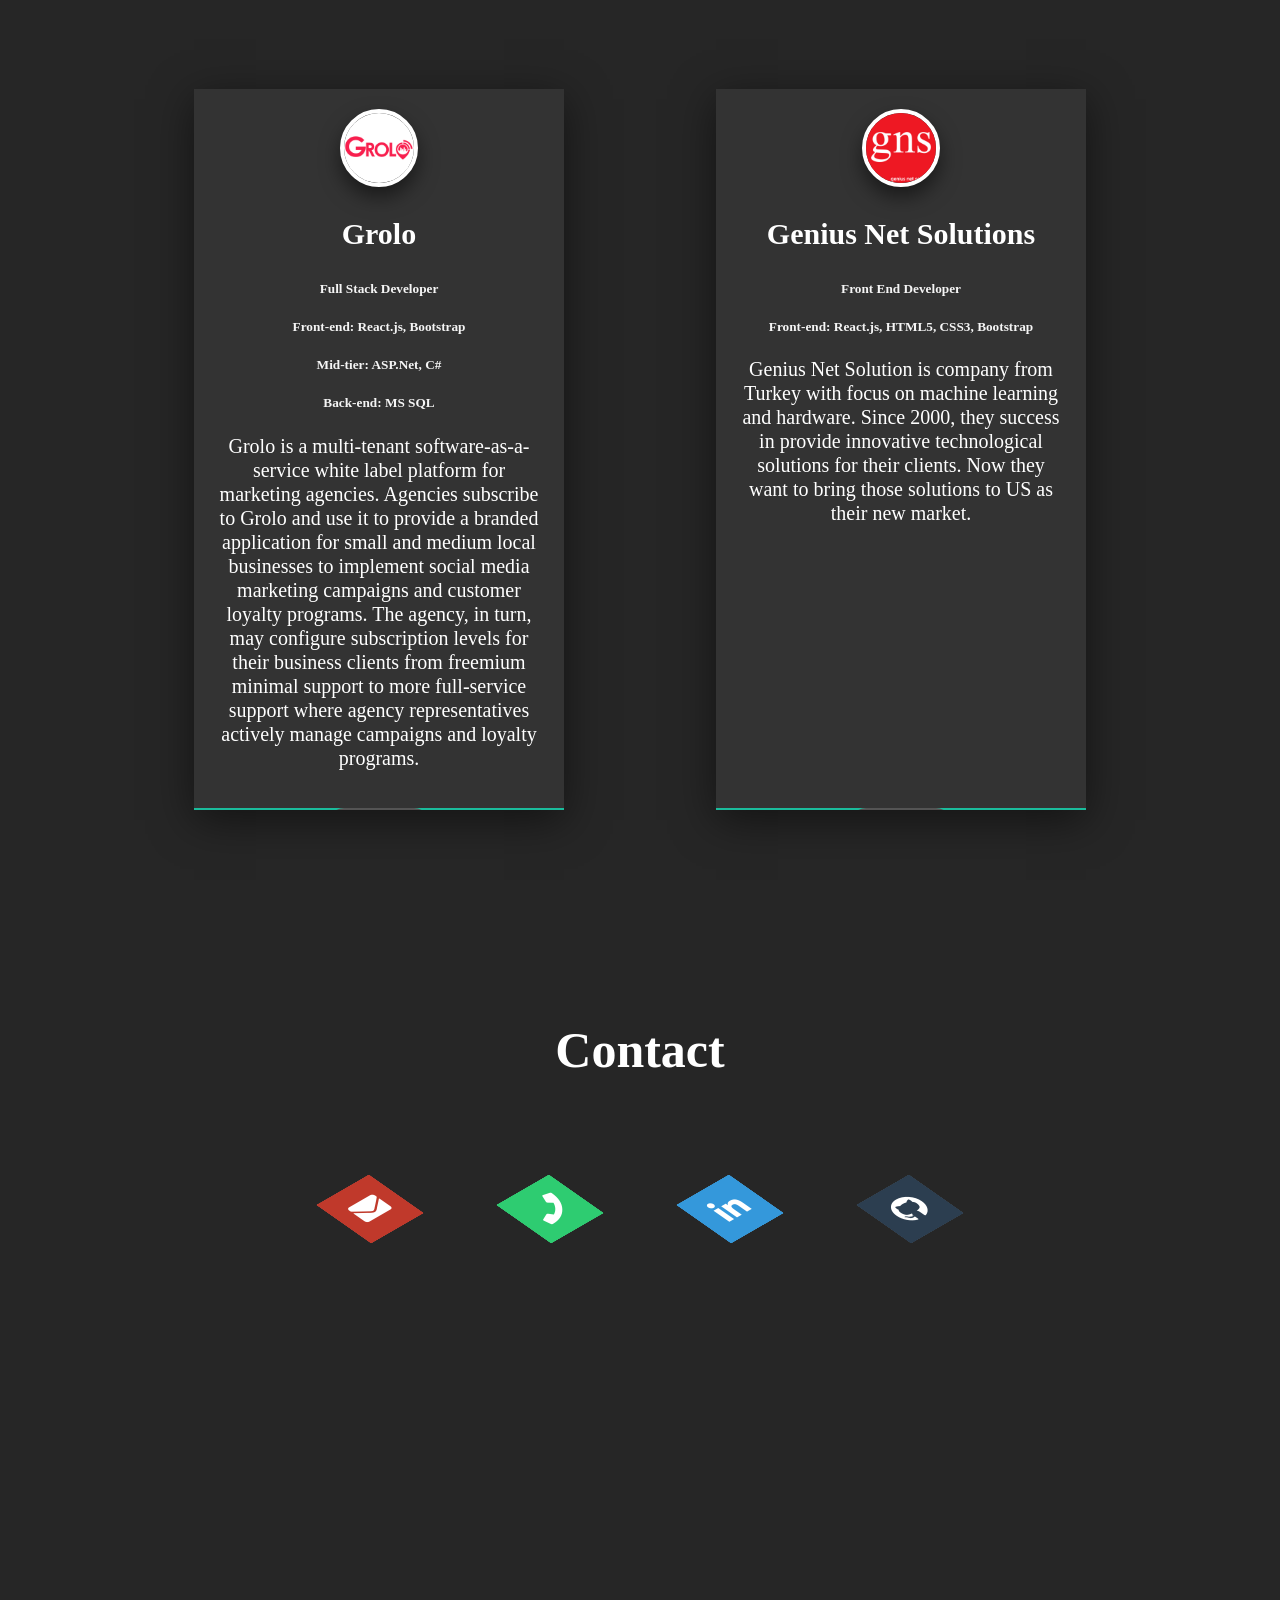
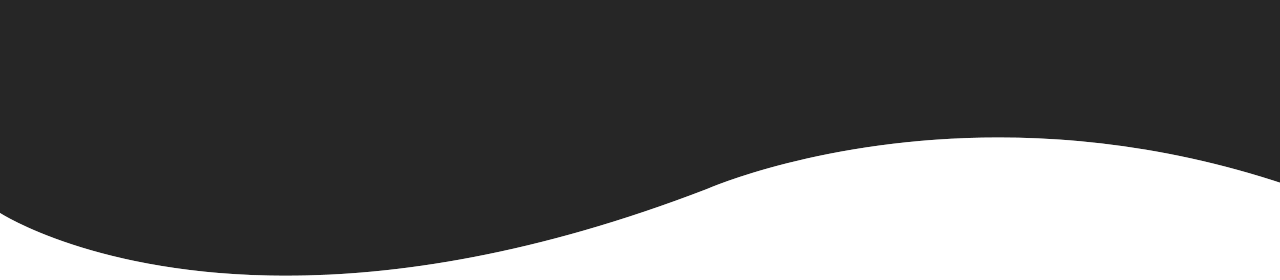
==== commit bfaefe80: "responsive" ====
--- a/index.html
+++ b/index.html
@@ -48,10 +48,7 @@
         <div class="about-info">
           <div class="about">
             <p>
-              My name is Khuong Tran. A full-stack developer. I have 1 year web
-              developer experience with ReactJS, NodeJS and Microsoft SQL. As
-              Junior Developer, I'm eager to learn new technology and improve my
-              skills
+              I am geek. I love technology. I want to be a part of technology revolution. I am eager to learn. I enjoy solving problem and create new challenge for myself.
             </p>
             <a href="Resume Khuong Tran.docx" download>
               <i class="fa fa-download"></i> Download Resume</a
@@ -119,17 +116,57 @@
       </div>
     </div>
     <div class="my-work-area" id="my-work">
-      <div class="text-part">
-        <div class="laptop-ipad-size">
-          <div class="slidershow my-work-middle">
-            <div class="slides">
-              <input type="radio" name="r" id="r1" checked />
-              <input type="radio" name="r" id="r2" />
-              <input type="radio" name="r" id="r3" />
-              <input type="radio" name="r" id="r4" />
-              <input type="radio" name="r" id="r5" />
-              <div class="slide s1">
-                <input type="checkbox" name="" />
+      <div class="text-part-my-work">
+          <div class="my-work-box"> 
+            <div class="card"> 
+              <div class="layer">
+                  <button id="modalBtn" class="button">Sample Work</button>
+              </div> 
+              <div class="image">
+                  <img class="company-logo" src="Grolo.png"/>
+              </div>
+              <div class="details">
+                <h3>Grolo</h3>
+                <h5>Full Stack Developer</h5>
+                <h5>Front-end: React.js, Bootstrap</h5>
+                <h5>Mid-tier: ASP.Net, C#</h5>
+                <h5>Back-end: MS SQL</h5>
+              </div>
+              <div class="content">
+                <p>Grolo is a multi-tenant software-as-a-service white label platform for marketing agencies. Agencies subscribe to Grolo and use it to provide a branded application for small and medium local businesses to implement social media marketing campaigns and customer loyalty programs. The agency, in turn, may configure subscription levels for their business clients from freemium minimal support to more full-service support where agency representatives actively manage campaigns and loyalty programs.</p>
+              </div> 
+            </div> 
+            <div class="card"> 
+                <div class="layer">
+                  <button id="modalBtn" class="button">Sample Work</button>
+                </div> 
+                <div class="image">
+                    <img class="company-logo" src="gns.png"/>
+                  </div>
+                <div class="details">
+                  <h3>Genius Net Solutions</h3>
+                  <h5>Front End Developer</h5>
+                  <h5>Front-end: React.js, HTML5, CSS3, Bootstrap</h5>
+                </div>
+                <div class="content">
+                  <p>Genius Net Solution is company from Turkey with focus on machine learning and hardware. Since 2000, they success in provide innovative technological solutions for their clients. Now they want to bring those solutions to US as their new market.
+                  </p>
+                </div> 
+              </div> 
+          </div>
+          <div id="showModal" class="modal">
+            <div class="modal-content">
+              <span class="closeBtn">&times;</span>
+              <div class="laptop-ipad-size">
+                <div class="slidershow my-work-middle">
+                  <div class="slides">
+                    <input type="radio" name="r" id="r1" checked />
+                    <input type="radio" name="r" id="r2" />
+                    <input type="radio" name="r" id="r3" />
+                    <input type="radio" name="r" id="r4" />
+                    <input type="radio" name="r" id="r5" />
+                    <div class="slide s1">
+                    <input type="checkbox" name="" />
                 <div class="toggle">+</div>
                 <div class="imgBx">
                   <img src="gif0.gif" alt=" " />
@@ -165,15 +202,7 @@
                 <div class="detail">
                   <h2>Grolo (Beta)</h2>
                   <p>
-                  Grolo is a multi-tenant software-as-a-service white label
-                  platform for marketing agencies. Agencies subscribe to Grolo
-                  and use it to provide a branded application for small and
-                  medium local businesses to implement social media marketing
-                  campaigns and customer loyalty programs. The agency, in turn,
-                  may configure subscription levels for their business clients
-                  from freemium minimal support to more full-service support
-                  where agency representatives actively manage campaigns and
-                  loyalty programs. Personally designed and implemented the
+                  Personally designed and implemented the
                   subsystem which allow businesses to create social media posts,
                   including database design and stored procedures, implementing
                   mid-tier Web API endpoints and services in C#, and the user
@@ -197,26 +226,29 @@
         </div>
         <div class="phone-size">
           <div class="imgBx">
-            <p>Grolo Post Entity: show users all posts they made.</p>
+            <p class="mobile-content">Grolo Post Entity: show users all posts they made.</p>
             <img src="gif0.gif" alt=" " class="work-image"/>
           </div>
           <div class="imgBx">
-            <p>Grolo Post Tag: show all Posts associated with tag.</p>
+            <p class="mobile-content">Grolo Post Tag: show all Posts associated with tag.</p>
             <img src="gif1.gif" alt=" " class="work-image"/>
           </div>
           <div class="imgBx">
-            <p>Grolo Flyer: auto create flyer for business owner base on their bussiness information</p>
+            <p class="mobile-content">Grolo Flyer: auto create flyer for business owner base on their bussiness information</p>
             <img src="gif2.gif" alt=" " class="work-image"/>
           </div>
           <div class="imgBx">
-            <p>Grolo Campaigns: show all post associated with campaigns</p>
+            <p class="mobile-content">Grolo Campaigns: show all post associated with campaigns</p>
             <img src="gif3.gif" alt=" " class="work-image"/>
           </div>
           <div class="imgBx">
-            <p>Grolo Post Input: input all information users want and pick what social media users want to post</p>
+            <p class="mobile-content">Grolo Post Input: input all information users want and pick what social media users want to post</p>
             <img src="gif4.gif" alt=" " class="work-image"/>
          </div>
         </div>
+            </div>
+          </div>
+        
       </div>
     </div>
     <div class="contact-area" id="contact">
@@ -264,8 +296,9 @@
             </ul>
           </div>
         </div>
-        <div class="wave "></div>
+        <div class="wave"></div>
       </section>
     </div>
+    <script src="main.js"></script>
   </body>
 </html>
--- a/navbar.css
+++ b/navbar.css
@@ -2,7 +2,7 @@
   position: fixed;
   display: flex;
   align-items: center;
-  background-color: rgb(0, 0, 0, 0.5);
+  background-color: rgb(0, 0, 0, 0.7);
   width: 100%;
   height: 100px;
   z-index: 1;
--- a/my-work.css
+++ b/my-work.css
@@ -6,8 +6,76 @@
   flex-wrap: wrap;
   flex-direction: row;
   width: 100%;
-  height: 100vh;
-  padding-top: 70px;
+  padding-top: 40px;
+}
+.text-part-my-work {
+  width: 80%;
+}
+.my-work-box .card .details .image {
+  line-height: 0.2;
+  z-index: 2;
+}
+.my-work-box .card .image {
+  width: 70px;
+  height: 70px;
+  margin: 0 auto;
+  border-radius: 50%;
+  overflow: hidden;
+  border: 4px solid white;
+  box-shadow: 0 10px 20px rgba(0, 0, 0, 0.5);
+}
+
+.my-work-box .card .content p {
+  font-size: 20px;
+  line-height: 1.2;
+}
+.my-work-box .card h3 {
+  font-size: 30px;
+}
+.my-work-box .card h4 {
+  font-size: 26px;
+}
+.my-work-box .card h5 {
+  color: whitesmoke;
+}
+.my-work-box .card .image .company-logo {
+  width: 70px;
+  height: 70px;
+}
+.my-work-box {
+  margin: 100px auto 100px;
+  display: grid;
+  grid-template-columns: repeat(auto-fit, minmax(300px, 1fr));
+  grid-gap: 20px;
+  color: white;
+}
+.my-work-box .card {
+  position: relative;
+  width: 370px;
+  margin: 0 auto;
+  background: #333;
+  padding: 20px;
+  box-sizing: border-box;
+  text-align: center;
+  box-shadow: 0 10px 40px rgba(0, 0, 0, 0.5);
+  overflow: hidden;
+}
+.my-work-box .card .layer {
+  position: absolute;
+  top: calc(100% - 2px);
+  height: 100%;
+  width: 100%;
+  left: 0;
+  background: linear-gradient(#1abc9c, #2980b9);
+  z-index: 1;
+  transition: 0.5s;
+}
+.my-work-box .card:hover .layer {
+  top: 0;
+}
+.my-work-box .card .content {
+  z-index: 2;
+  position: relative;
 }
 .slidershow {
   width: 1250px;
@@ -27,6 +95,40 @@
   transform: translateX(-50%);
   display: flex;
   z-index: 2;
+}
+.button {
+  background-color: #e74c3c;
+  color: white;
+  width: 100px;
+  height: 30px;
+  border-radius: 25px;
+}
+.modal {
+  display: none;
+  position: fixed;
+  z-index: 5;
+  left: 0;
+  top: 0;
+  height: 100%;
+  width: 100%;
+  overflow: auto;
+  background-color: black;
+}
+.modal-content {
+  color: black;
+  margin-top: 20px;
+  margin-right: 20px;
+}
+.closeBtn {
+  color: #ccc;
+  float: right;
+  font-size: 30px;
+}
+.closeBtn:hover,
+.closeBtn:focus {
+  color: red;
+  text-decoration: none;
+  cursor: pointer;
 }
 .bar {
   width: 50px;
@@ -185,4 +287,22 @@
   .my-work-area {
     height: 1500px;
   }
-}
+  .mobile-content {
+    color: white;
+    padding: 10px;
+  }
+  .my-work-box .card {
+    width: 300px;
+  }
+  .my-work-box .card .details {
+    line-height: 1;
+  }
+  .text-part-my-work {
+    margin: 0;
+    padding: 0;
+  }
+  .my-work-area {
+    margin: 0;
+    padding: 0;
+  }
+}
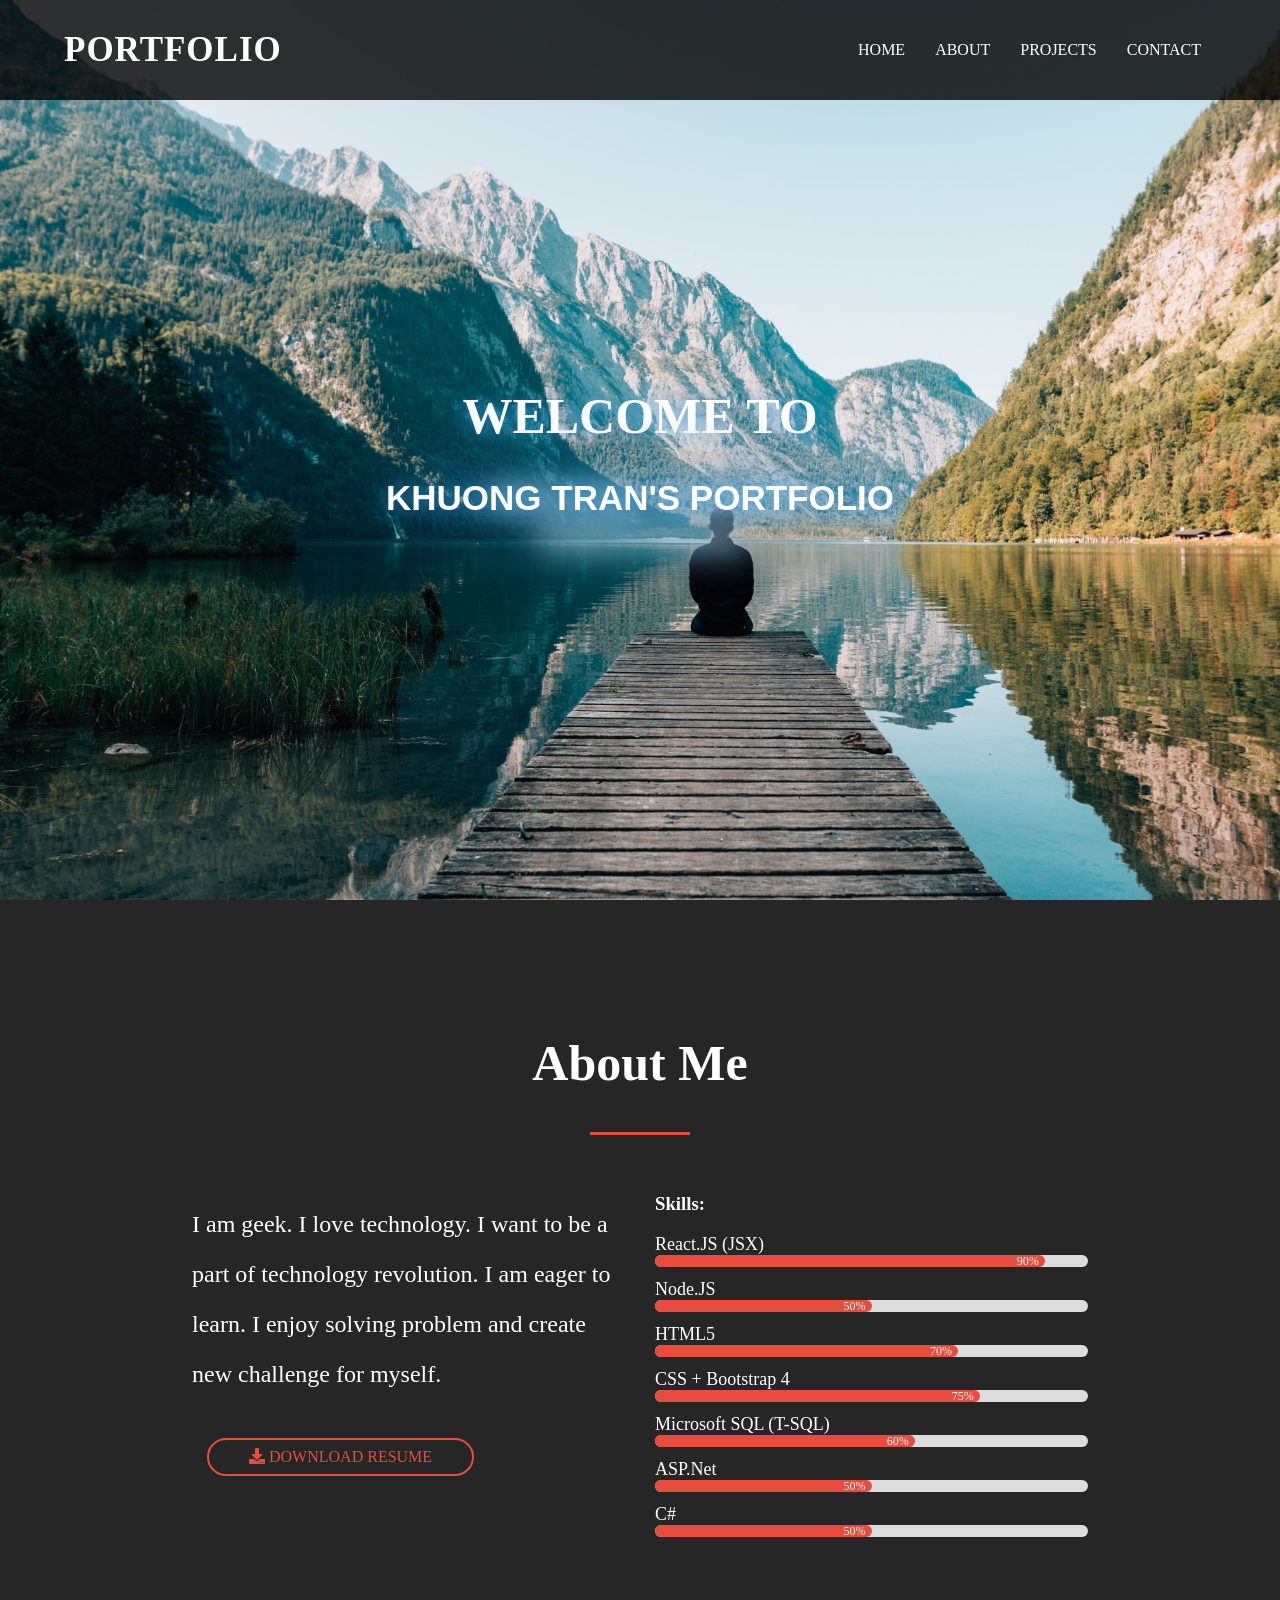
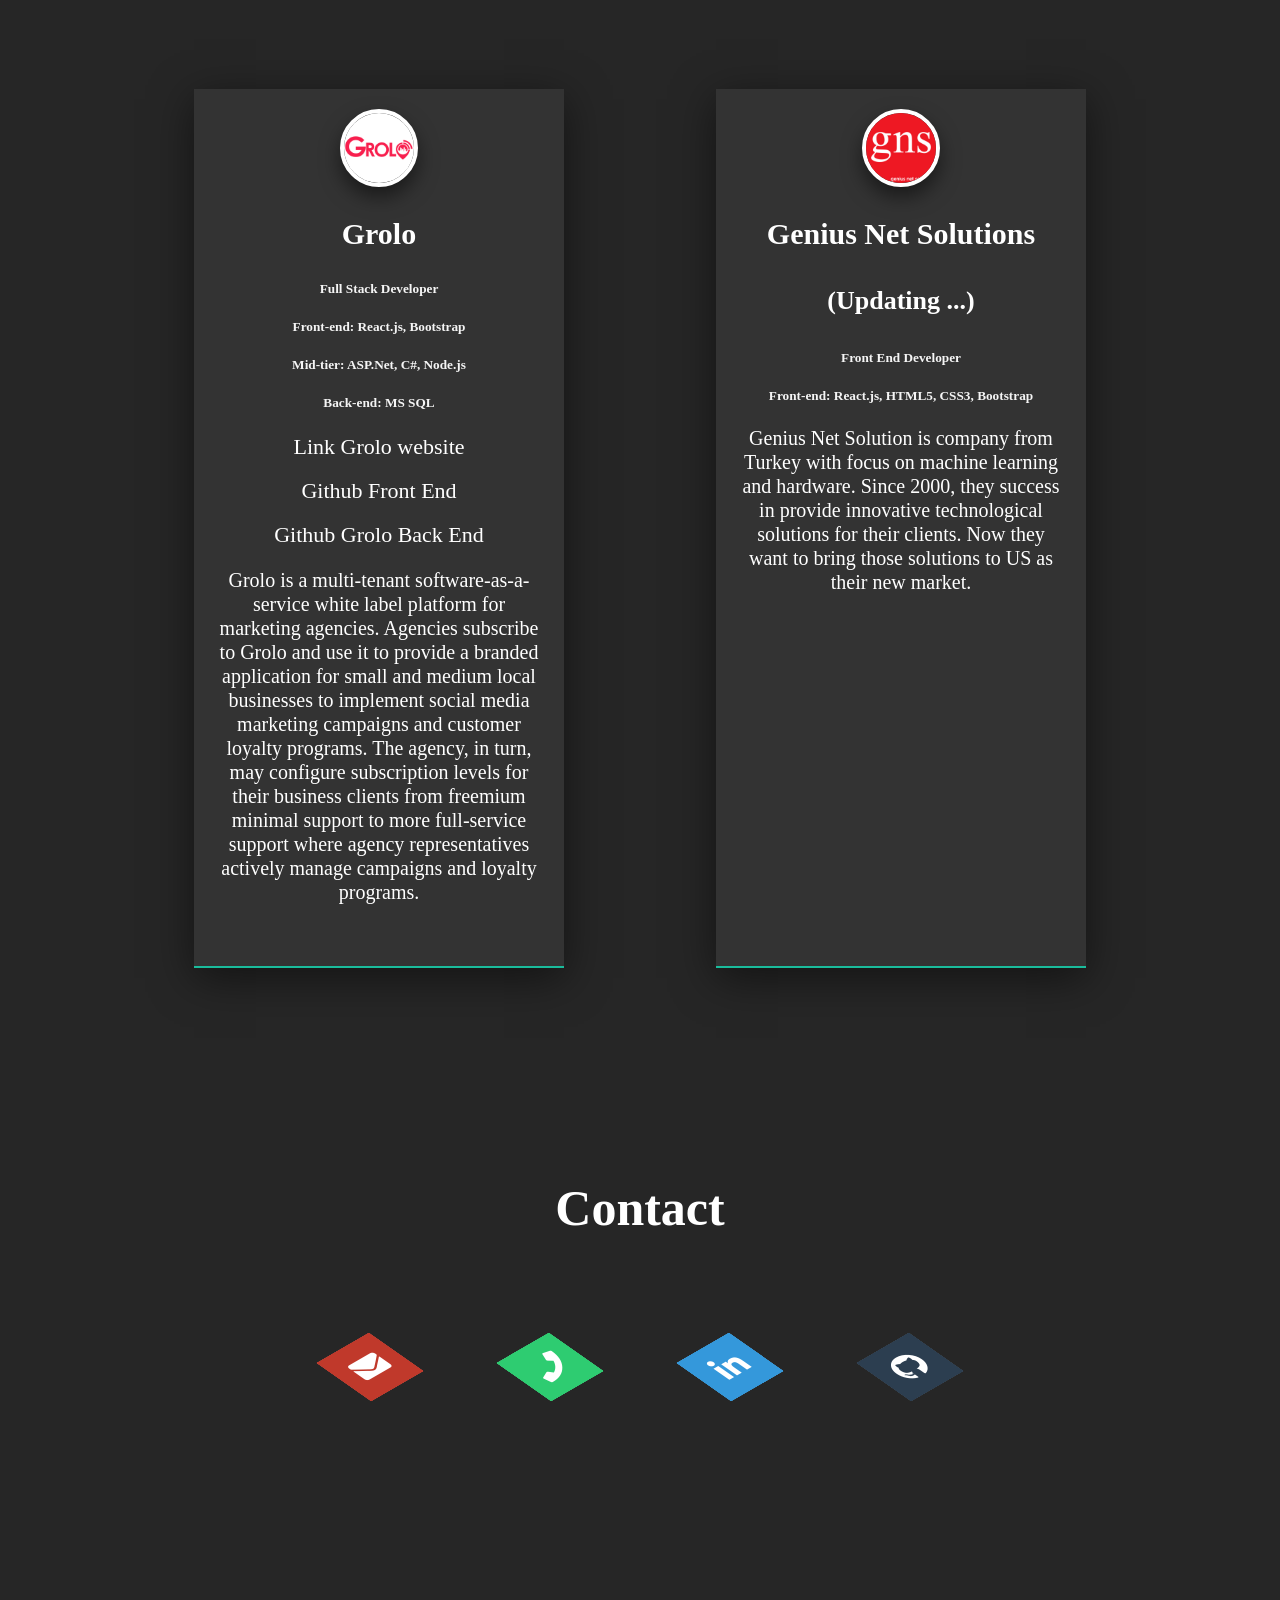
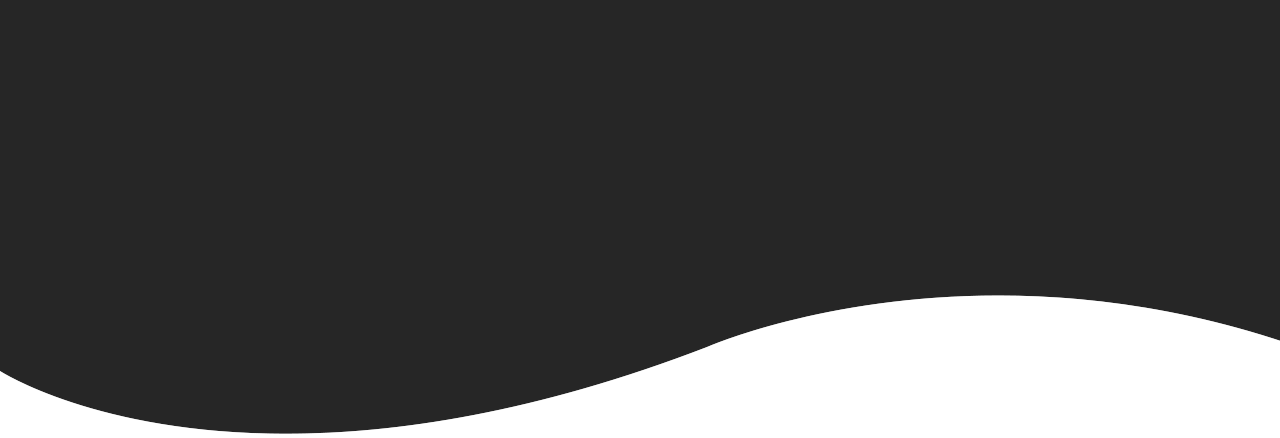
==== commit 815e1155: "reponsise" ====
--- a/index.html
+++ b/index.html
@@ -76,7 +76,7 @@
             <div class="title">HTML5</div>
             <div class="progress">
               <div class="progress-bar p3">
-                <span>90%</span>
+                <span>70%</span>
               </div>
             </div>
           </div>
@@ -120,31 +120,54 @@
           <div class="my-work-box"> 
             <div class="card"> 
               <div class="layer">
-                  <button id="modalBtn" class="button">Sample Work</button>
+                  <button id="modalBtn" class="button">
+                    <div class="image">
+                      <img class="company-logo" src="Grolo.png"/>
+                  </div>
+                  Click for Sample Work
+                </button>
               </div> 
               <div class="image">
                   <img class="company-logo" src="Grolo.png"/>
               </div>
               <div class="details">
                 <h3>Grolo</h3>
+                
                 <h5>Full Stack Developer</h5>
                 <h5>Front-end: React.js, Bootstrap</h5>
-                <h5>Mid-tier: ASP.Net, C#</h5>
+                <h5>Mid-tier: ASP.Net, C#, Node.js</h5>
                 <h5>Back-end: MS SQL</h5>
               </div>
               <div class="content">
-                <p>Grolo is a multi-tenant software-as-a-service white label platform for marketing agencies. Agencies subscribe to Grolo and use it to provide a branded application for small and medium local businesses to implement social media marketing campaigns and customer loyalty programs. The agency, in turn, may configure subscription levels for their business clients from freemium minimal support to more full-service support where agency representatives actively manage campaigns and loyalty programs.</p>
+                <a href="https://grolo.azurewebsites.net/login" class="work-link">Link Grolo website </a>
+                <br/>
+                <br/>
+                <a class="work-link" href="https://github.com/khuongtran19/Grolo-front-end-ReactJs">Github Front End</a>
+                    <br/>
+                    <br/>
+                <a class="work-link" href="https://github.com/khuongtran19/Grolo-back-end-nodejs">Github Grolo Back End</a>
+                <p>Grolo is a multi-tenant software-as-a-service white label platform for marketing agencies. Agencies subscribe to Grolo and use it to provide a branded application for small and medium local businesses to implement social media marketing campaigns and customer loyalty programs. The agency, in turn, may configure subscription levels for their business clients from freemium minimal support to more full-service support where agency representatives actively manage campaigns and loyalty programs.
+                  <br/>
+                  <br/>
+                    
+                </p>
+                
               </div> 
             </div> 
             <div class="card"> 
                 <div class="layer">
-                  <button id="modalBtn" class="button">Sample Work</button>
+                  <button id="modalBtn" class="button">
+                    <div class="image">
+                      <img class="company-logo" src="gns.png"/>
+                    </div>
+                  </button>
                 </div> 
                 <div class="image">
                     <img class="company-logo" src="gns.png"/>
                   </div>
                 <div class="details">
                   <h3>Genius Net Solutions</h3>
+                  <h4>(Updating ...)</h4>
                   <h5>Front End Developer</h5>
                   <h5>Front-end: React.js, HTML5, CSS3, Bootstrap</h5>
                 </div>
--- a/navbar.css
+++ b/navbar.css
@@ -2,10 +2,10 @@
   position: fixed;
   display: flex;
   align-items: center;
-  background-color: rgb(0, 0, 0, 0.7);
+  background-color: rgb(0, 0, 0, 0.8);
   width: 100%;
   height: 100px;
-  z-index: 1;
+  z-index: 3;
   color: #fff;
 }
 .menu {
@@ -33,6 +33,22 @@
   text-transform: uppercase;
   transition: 0.4s;
 }
+@media only screen and (max-width: 700px) {
+  .logo {
+    display: none;
+  }
+  .menu {
+    margin: 1%;
+    padding: 1%;
+  }
+  .header {
+    height: 70px;
+    justify-content: center;
+  }
+  a {
+    margin: 20px;
+  }
+}
 @media only screen and (max-width: 500px) {
   .logo {
     display: none;
--- a/about.css
+++ b/about.css
@@ -71,7 +71,7 @@
   animation: node 2s;
 }
 .p3 {
-  width: 90%;
+  width: 70%;
   animation: html 2s;
 }
 .p4 {
@@ -119,7 +119,7 @@
     width: 0%;
   }
   100% {
-    width: 90%;
+    width: 70%;
   }
 }
 @keyframes css {
--- a/my-work.css
+++ b/my-work.css
@@ -7,6 +7,14 @@
   flex-direction: row;
   width: 100%;
   padding-top: 40px;
+}
+.work-link {
+  text-transform: none;
+  cursor: pointer;
+  font-size: 22px;
+}
+.work-link:hover {
+  color: #2c3e50;
 }
 .text-part-my-work {
   width: 80%;
@@ -97,11 +105,12 @@
   z-index: 2;
 }
 .button {
-  background-color: #e74c3c;
+  margin-top: 40px;
+  background-color: rgba(0, 0, 0, 0);
+  border: none;
   color: white;
-  width: 100px;
-  height: 30px;
-  border-radius: 25px;
+  font-size: 20px;
+  line-height: 4;
 }
 .modal {
   display: none;
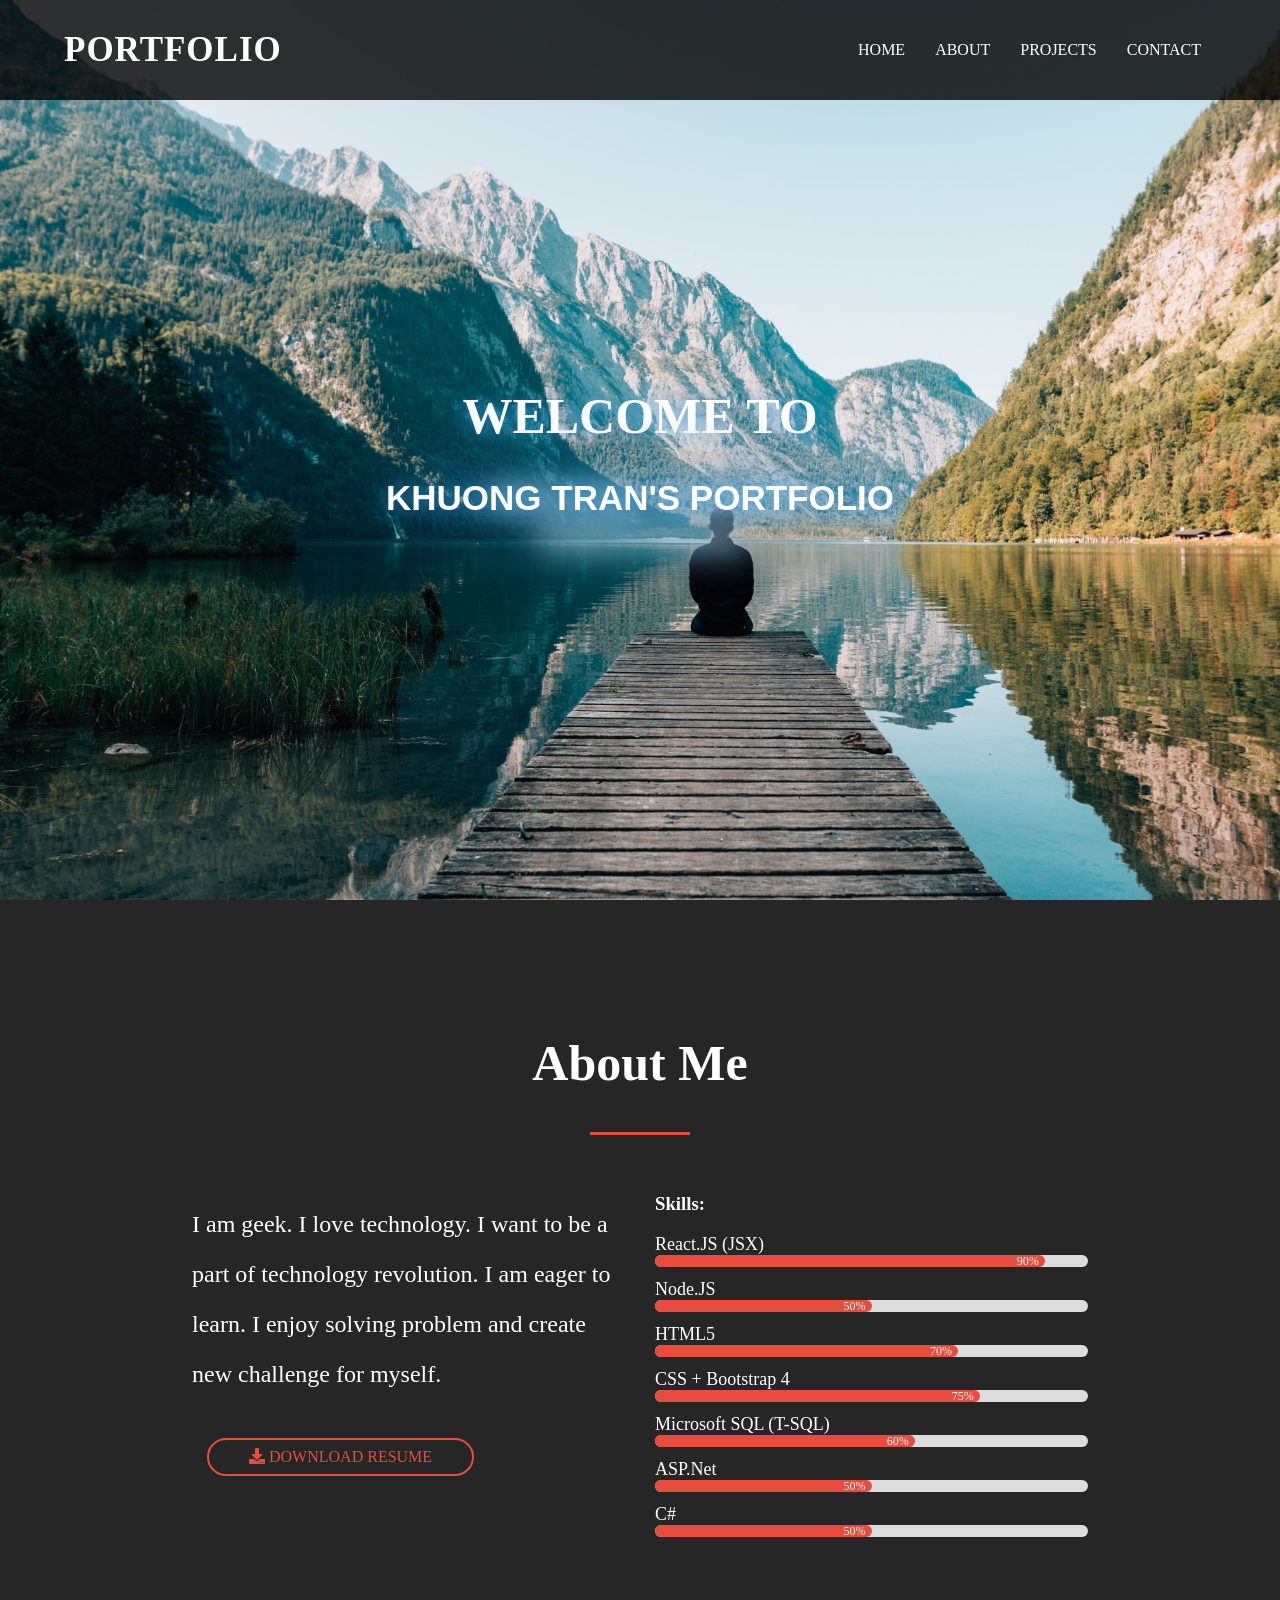
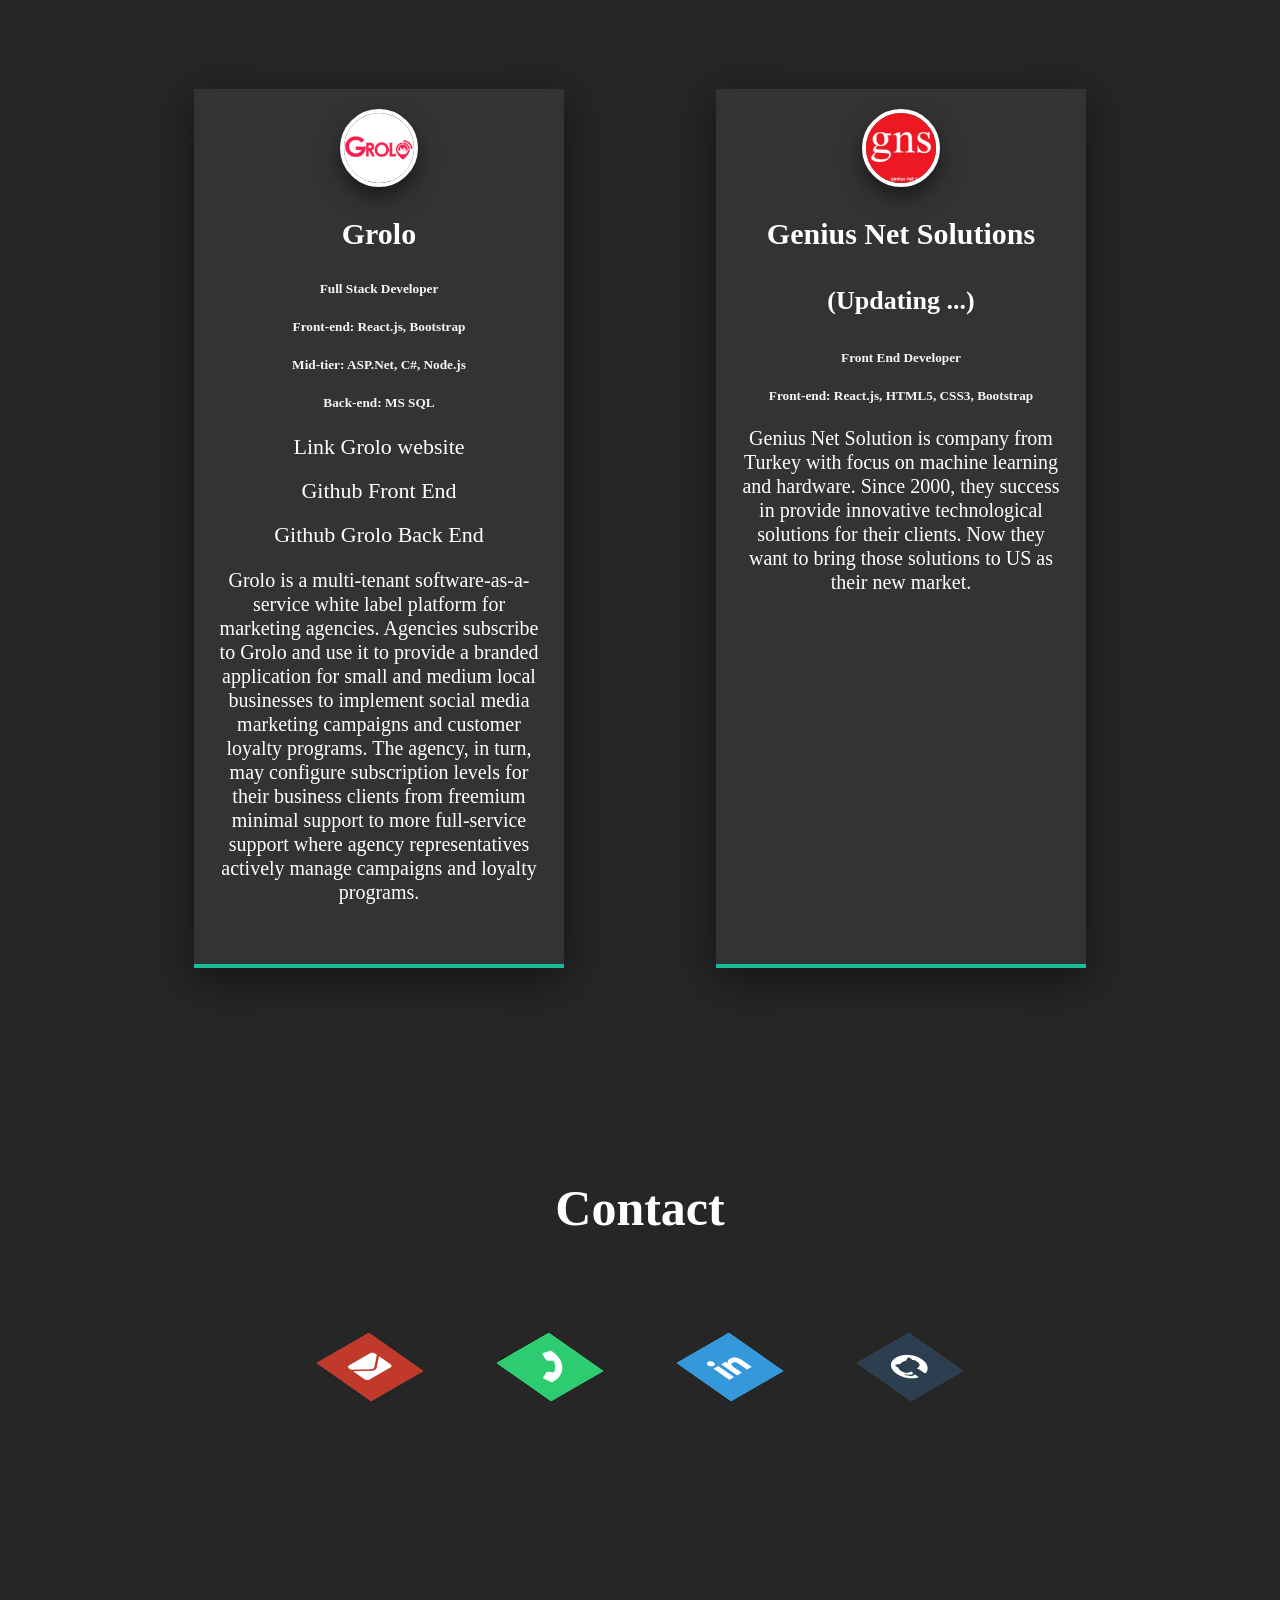
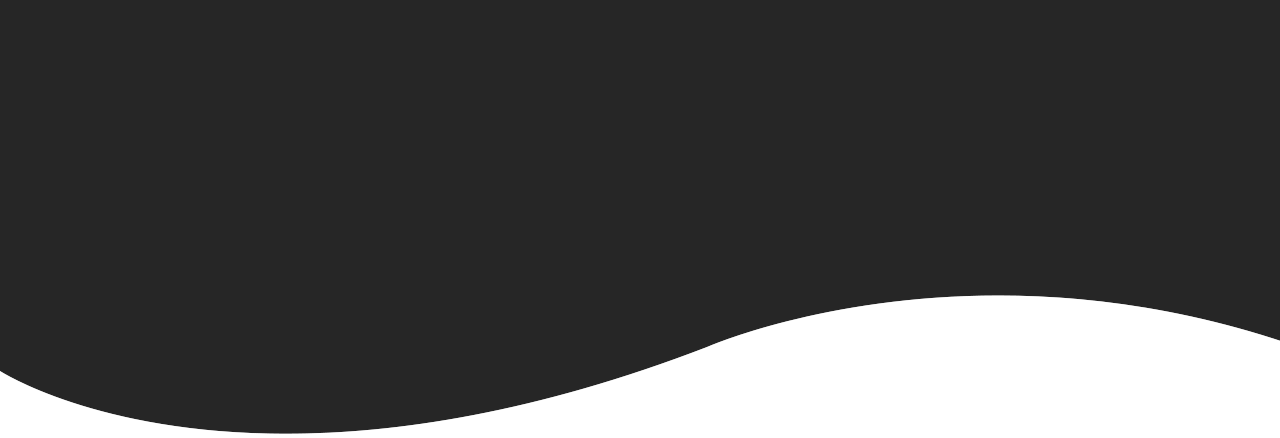
==== commit 02e72c36: "update responsive" ====
--- a/index.html
+++ b/index.html
@@ -50,7 +50,7 @@
             <p>
               I am geek. I love technology. I want to be a part of technology revolution. I am eager to learn. I enjoy solving problem and create new challenge for myself.
             </p>
-            <a href="Resume Khuong Tran.docx" download>
+            <a href="Resume.docx" download>
               <i class="fa fa-download"></i> Download Resume</a
             >
           </div>
@@ -118,7 +118,7 @@
     <div class="my-work-area" id="my-work">
       <div class="text-part-my-work">
           <div class="my-work-box"> 
-            <div class="card"> 
+            <div class="card">
               <div class="layer">
                   <button id="modalBtn" class="button">
                     <div class="image">
@@ -132,7 +132,6 @@
               </div>
               <div class="details">
                 <h3>Grolo</h3>
-                
                 <h5>Full Stack Developer</h5>
                 <h5>Front-end: React.js, Bootstrap</h5>
                 <h5>Mid-tier: ASP.Net, C#, Node.js</h5>
--- a/my-work.css
+++ b/my-work.css
@@ -70,7 +70,7 @@
 }
 .my-work-box .card .layer {
   position: absolute;
-  top: calc(100% - 2px);
+  top: calc(100% - 4px);
   height: 100%;
   width: 100%;
   left: 0;
@@ -294,7 +294,7 @@
     width: 100%;
   }
   .my-work-area {
-    height: 1500px;
+    height: 2000px;
   }
   .mobile-content {
     color: white;
